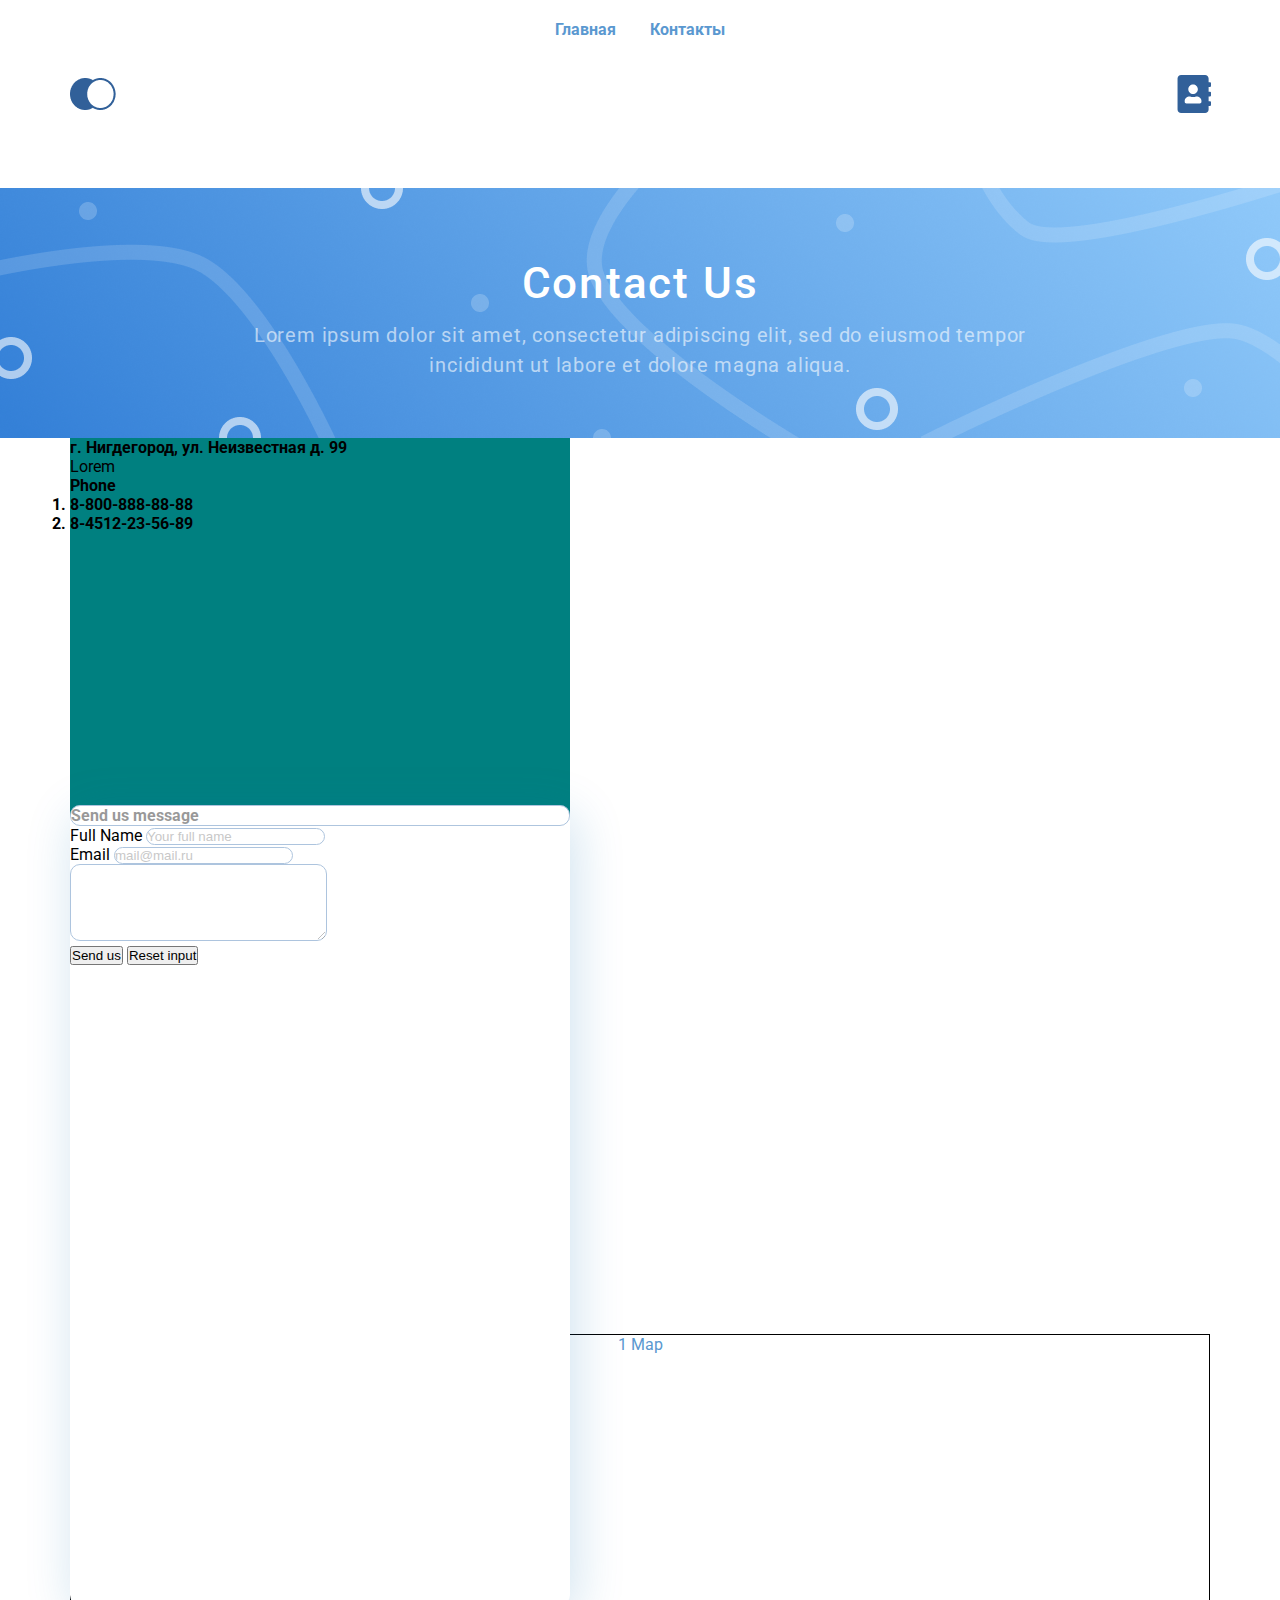
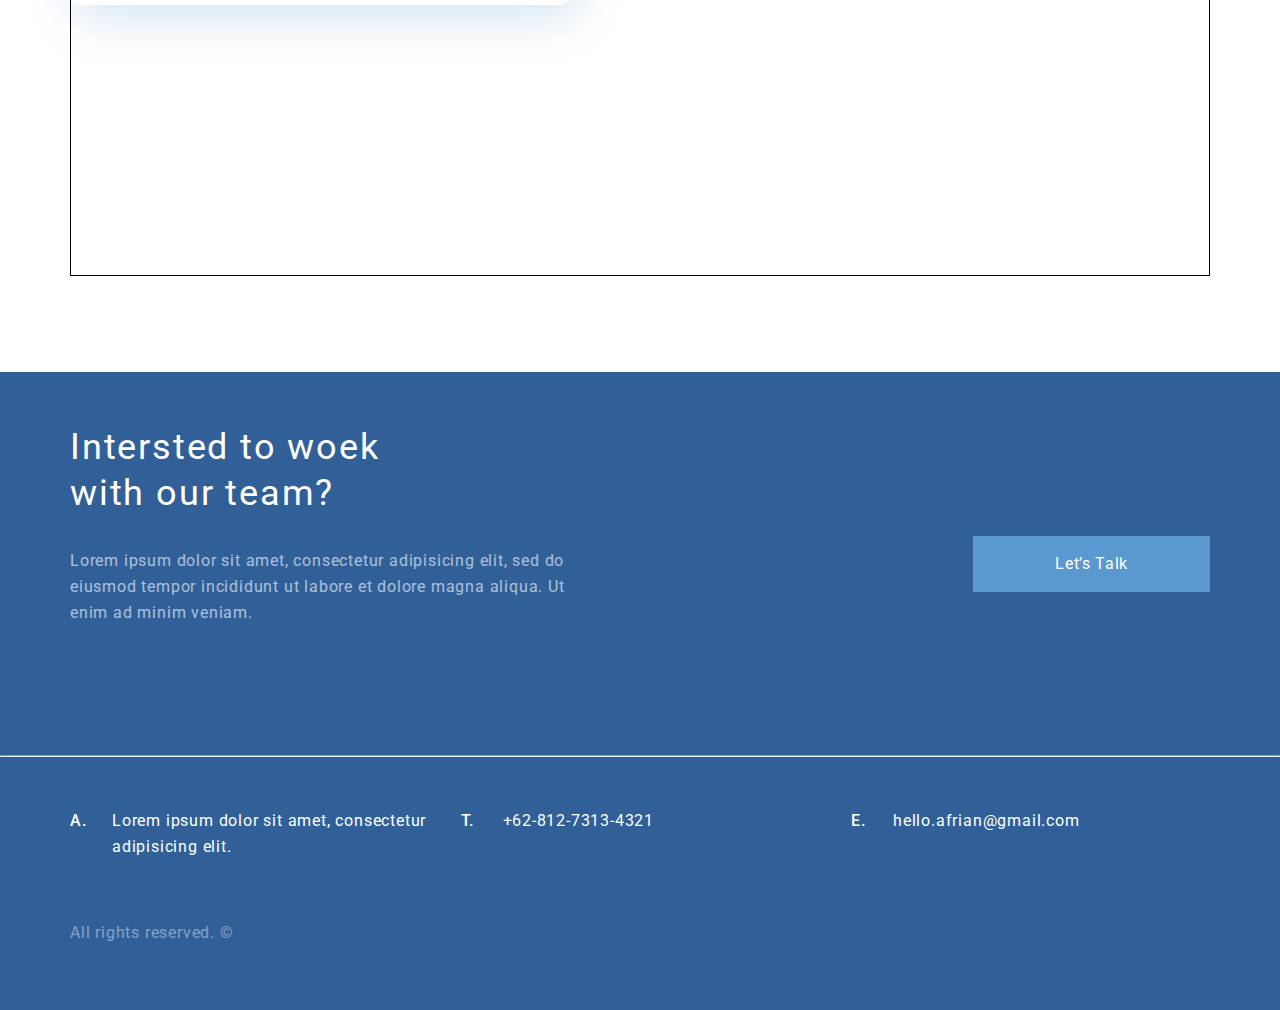
==== contacts.html @ b34c2a54 "start write contacts page" ====
<!DOCTYPE html>
<html lang="en">
  <head>
    <meta charset="UTF-8" />
    <meta name="viewport" content="width=device-width, initial-scale=1.0" />
    <title>Контакты</title>
    <link rel="stylesheet" href="main.css" />
  </head>
  <body>
    <header class="container temp-menu">
      <a href="index.html">Главная</a>&nbsp;
      <a href="contacts.html">Контакты</a>
    </header>
    <div class="page-header">
      <div class="container sidebar">
        <div class="logo"></div>
        <div class="ava">
          <img src="./pic/ava.svg" alt="ava" />
        </div>
      </div>
      <div class="contact-promo">
        <div class="contact-promo2">
          <h1 class="contact-promo-header">Contact Us</h1>
          <p class="contact-promo-content">
            Lorem ipsum dolor sit amet, consectetur adipiscing elit, sed do eiusmod tempor incididunt ut labore et dolore magna aliqua.
          </p>
        </div>
      </div>
    </div>

    <div class="container page-content">
      <div class="contact-data">
          <h4>г. Нигдегород, ул. Неизвестная д. 99</h4>
        <p>Lorem</p>
        <h4>Phone
            <ol>
                <li>8-800-888-88-88 </li>
                <li>8-4512-23-56-89 </li>
            </ol></div>
      <div class="contact-form">
        <h4 class="contact-form-header">Send us message</h4>
        <form action="#">
            <p> Full Name <input class="text-input" type="text" placeholder="Your full name" name="fullname"></p>
            <p>Email <input class="text-input" type="email" name="email" id="email" placeholder="mail@mail.ru"></p>
            <p><textarea class="text-input" name="message" id="message" cols="30" rows="5"></textarea></p>

            <button class="form-button form-button-submit" type="submit">Send us</button>
            <button class="form-button form-button-reset" type="reset">Reset input</button>
        </form>
      </div>
      <div class="map-container show-border">
        <div class="map" id="wrapper-9cd199b9cc5410cd3b1ad21cab2e54d3">
          <div id="map-9cd199b9cc5410cd3b1ad21cab2e54d3"></div>
          <script>
            (function () {
              var setting = {
                height: 537,
                width: 803,
                zoom: 17,
                queryString:
                  "Şahinali, Niğde Otogarı, Niğde Merkez/Нигде, Турция",
                place_id: "ChIJLzvyfd_nKRURpTFpMZ4B3P4",
                satellite: false,
                centerCoord: [37.972582736295564, 34.68113759044498],
                cid: "0xfedc019e316931a5",
                lang: "ru",
                cityUrl: "/turkey/nigde-35888",
                cityAnchorText: "Карта [CITY1], Центральная Анатолия, Турция",
                id: "map-9cd199b9cc5410cd3b1ad21cab2e54d3",
                embed_id: "273592",
              };
              var d = document;
              var s = d.createElement("script");
              s.src = "https://1map.com/js/script-for-user.js?embed_id=273592";
              s.async = true;
              s.onload = function (e) {
                window.OneMap.initMap(setting);
              };
              var to = d.getElementsByTagName("script")[0];
              to.parentNode.insertBefore(s, to);
            })();
          </script>
          <a href="https://1map.com/ru/map-embed">1 Map</a>
        </div>
      </div>
    </div>

    <div class="page-footer">
      <div class="container under-footer">
        <div class="invite">
          <p class="invite-header">Intersted to woek with our team?</p>
          <p class="invite-text">
            Lorem ipsum dolor sit amet, consectetur adipisicing elit, sed do
            eiusmod tempor incididunt ut labore et dolore magna aliqua. Ut enim
            ad minim veniam.
          </p>
        </div>
        <div class="talk-button">
          <p class="talk-button-text">Let’s Talk</p>
        </div>
      </div>
      <hr />
      <div class="container footer">
        <div class="footer-card">
          <div class="footer-p">A.</div>
          <div class="footer-text">
            Lorem ipsum dolor sit amet, consectetur adipisicing elit.
          </div>
        </div>
        <div class="footer-card">
          <p class="footer-p">T.</p>
          <p class="footer-text">+62-812-7313-4321</p>
        </div>
        <div class="footer-card">
          <span class="footer-p">E.</span>
          <p class="footer-text">hello.afrian@gmail.com</p>
        </div>
        <div class="footer-copyright">All rights reserved. &copy;</div>
      </div>
    </div>
  </body>

  
</html>
---- main.css ----
@import url("https://fonts.googleapis.com/css2?family=Roboto:wght@300&display=swap");

* {
  margin: 0;
  padding: 0;
}

body {
  font-family: "Roboto", "Helvetica Neue", Verdana, Helvetica, Arial, sans-serif;
}

A:link {
  text-decoration: none; /* Убирает подчеркивание для ссылок */
  color: #5a98d0;
}
A:visited {
  text-decoration: none;
  color: #5a98d0;
}
A:active {
  text-decoration: none;
  color: #5a98d0;
}
A:hover {
  text-decoration: none;
  color: #5a98d0;
}

.show-border {
  border-width: 1px;
  border-style: solid;
  border-color: black;
}

.container {
  display: flex;
  margin: 0 auto;
  width: 1140px;
  border-color: red;
}

.temp-menu {
  padding-top: 20px;
  max-width: 200px;
  display: flex;
  justify-content: space-evenly;
  font-style: normal;
  font-weight: bold;
}

.container-page-header {
  flex-direction: column;
  background-image: url(./pic/ins_bg.svg);
  background-size: 549px;
  background-repeat: no-repeat;
  background-position: right bottom;
}

.page-header {
  padding-top: 27px;
  background: linear-gradient(
    0deg,
    #ebf3fb 8.84%,
    rgba(152, 195, 232, 0) 31.12%
  );
}

.sidebar {
  display: flex;
  justify-content: space-between;
  min-height: 55px;
  margin-bottom: 67px;
  align-items: center;
}

.logo {
  background-image: url(./pic/logo.png);
  background-size: cover;
  background-repeat: no-repeat;
  width: 46px;
  height: 48px;
}

.ava {
  width: 33px;
  height: 38px;
  /* background-image: url(./pic/ava.svg); */
  background-size: contain;
  background-repeat: no-repeat;
}

.promo {
  padding-top: 40px;
  padding-right: 50px;
  padding-bottom: 162px;
  max-width: 554px;
}

.promo-header {
  margin-bottom: 32px;
  max-width: 510px;
  color: #1f3f68;
  letter-spacing: 0.04em;
  font-weight: 300;
  font-size: 64px;
  line-height: 1.25;
}

.promo-content {
  max-width: 425px;
  color: #1f3f68;
  letter-spacing: 0.05em;
  font-size: 16px;
  line-height: 26px;
  opacity: 0.6;
}

.portfolio {
  padding-top: 48px;
  padding-bottom: 20px;
  margin-bottom: 7px;
  display: flex;
  justify-content: space-between;
  flex-wrap: wrap;
}

.portfolio-header {
  width: 100%;
  text-align: center;
  font-weight: 300;
  font-size: 36px;
  line-height: 46px;
  letter-spacing: 0.05em;
  color: #000000;
  padding-top: 21px;
  padding-bottom: 38px;
}

.card {
  width: 358px;
  height: 480px;
  box-shadow: 5px 20px 50px rgba(16, 112, 177, 0.2);
  border-radius: 10px;
  margin-top: 26px;
  display: flex;
  flex-direction: column;
  justify-content: space-around;
}

.card-image {
  display: flex;
  margin: auto;
  width: 50%;
  flex-wrap: wrap;
}

.card-header {
  font-size: 20px;
  line-height: 30px;
  letter-spacing: 0.05em;
  padding-left: 32px;
  padding-right: 32px;
  color: #1f3f68;
}

.card-content {
  font-size: 16px;
  line-height: 26px;
  letter-spacing: 0.05em;
  color: #1f3f68;
  opacity: 0.6;
  padding-left: 32px;
  padding-right: 32px;
}

.card-link {
  padding-top: 28px;
  padding-left: 32px;
  padding-right: 32px;
  padding-bottom: 44px;

  font-size: 14px;
  line-height: 30px;
  letter-spacing: 0.05em;
  color: #5a98d0;
  display: flex;
}

.arrow {
  width: 15px;
  height: 15px;
  padding-top: 8px;
  margin-left: 23px;
  background-image: url(./pic/linkarrow.svg);
  background-repeat: no-repeat;
  background-size: auto;
  background-position: right bottom;
}

.project-apps {
  display: flex;
  flex-direction: row;
  justify-content: space-between;
  flex-wrap: wrap;
  padding-bottom: 112px;
}

.projects {
  width: 100%;
}
.projects-header {
  padding-top: 15px;
  margin-bottom: 32px;
  width: 100%;
  font-weight: 300;
  font-size: 36px;
  line-height: 46px;
  text-align: center;
  letter-spacing: 0.05em;
  color: #000000;
}

.projects-text {
  margin: 0 auto;
  max-width: 750px;
  font-size: 16px;
  line-height: 26px;
  text-align: center;
  letter-spacing: 0.05em;
  color: #222222;
  padding-bottom: 32px;
}

.big-banner {
  width: 100%;
  height: 480px;
  background-image: url(./pic/big-banner.png);
  background-repeat: no-repeat;
  background-size: auto;
}

.big-banner-text {
  font-size: 32px;
  line-height: 46px;
  text-align: right;
  letter-spacing: 0.05em;
  color: #ffffff;
  padding-top: 64px;
  padding-right: 64px;
}

.little-banner {
  width: 554px;
  height: 417px;

  border-radius: 10px;
  margin-top: 32px;
  padding-top: 32px;
  /* padding-left: 32px; */
}

.little-banner-text {
  padding-top: 32px;
  padding-left: 32px;
  position: absolute;

  font-size: 28px;
  line-height: 46px;
  letter-spacing: 0.05em;
  color: #ffffff;
}

.little-banner-left {
  background-image: url(./pic/left-banner.png);
  background-repeat: no-repeat;
  background-size: auto;
}

.little-banner-right {
  background-image: url(./pic/right-banner.png);
  background-repeat: no-repeat;
  background-size: auto;
}

.page-footer {
  background: #316099;
}

.under-footer {
  height: 383px;
  width: 1140px;
  /* padding-top: 58px;
  padding-bottom: 45px; */
  justify-content: space-between;
  align-items: center;
}

.invite {
  width: 495px;
  height: 280px;
}

.invite-header {
  width: 340px;
  height: 92px;
  font-size: 36px;
  line-height: 46px;
  letter-spacing: 0.05em;
  color: #ffffff;
}

.invite-text {
  font-size: 16px;
  line-height: 26px;
  letter-spacing: 0.05em;
  color: #ffffff;
  opacity: 0.6;
  padding-top: 32px;
  padding-bottom: 51px;
}

.talk-button {
  width: 236.63px;
  height: 56px;
  background: #5a98d0;
}

.talk-button-text {
  padding-top: 15px;
  padding-bottom: 15px;
  font-size: 16px;
  line-height: 26px;
  text-align: center;
  letter-spacing: 0.04em;
  color: #ffffff;
}

.footer-hr {
  opacity: 0.4;
  border: 6px solid #ffffff;
}

.footer {
  height: 253px;
  display: flex;
  justify-content: space-between;
  flex-wrap: wrap;
}

.footer-card {
  display: flex;
  justify-content: space-between;
  min-width: 359px;
  padding-top: 51px;
}

.footer-p {
  width: 23px;
  font-weight: 500;
  font-size: 16px;
  line-height: 26px;
  letter-spacing: 0.05em;
  color: #ffffff;
}

.footer-text {
  width: 317px;
  height: 48px;
  font-weight: normal;
  font-size: 16px;
  line-height: 26px;
  letter-spacing: 0.05em;
  color: #ffffff;
}

.footer-copyright {
  width: 100%;
  padding-bottom: 49px;
  padding-top: 49px;
  font-size: 16px;
  line-height: 26px;
  letter-spacing: 0.05em;
  color: #ffffff;
  opacity: 0.4;
}

.contact-promo {
  display: flex;
  flex-direction: column;
  justify-content: space-around;
  align-items: center;
  height: 250px;
  flex-direction: column;
  background-image: url(./pic/contact-header.png);
  background-repeat: no-repeat;
  background-size: auto;
}

.contact-promo-header {
  font-weight: 500;
  font-size: 44px;
  line-height: 74px;
  text-align: center;
  letter-spacing: 0.04em;
  color: #ffffff;
}

.contact-promo-content {
  max-width: 780px;

  font-size: 20px;
  line-height: 30px;

  text-align: center;
  letter-spacing: 0.04em;

  color: rgba(255, 255, 255, 0.6);
}

.page-content {
  display: flex;
  flex-direction: row;
  justify-content: space-between;
  flex-wrap: wrap;
  align-items: center;
}

.contact-data {
  width: 500px;
  height: 800px;
  background-color: teal;
}

.contact-form {
  width: 500px;
  height: 800px;
  background-color: turquoise;
  position: absolute;

  background: #ffffff;
  box-shadow: 5px 10px 50px rgba(16, 112, 177, 0.2);
  border-radius: 10px;
  /* display: flex; */
  /* flex-direction: column;
  align-self: center;
  justify-content: center; */
}

.contact-form-header {
  opacity: 0.4;
  border: 1px solid #356ead;
  box-sizing: border-box;
  border-radius: 10px;
}

.text-input {
  opacity: 0.4;
  border: 1px solid #356ead;
  box-sizing: border-box;
  border-radius: 10px;
}

.map-container {
  display: flex;
  flex-wrap: wrap;
  justify-content: space-around;
  margin: auto;
  width: 100%;
  height: 480px;
  margin-top: 96px;
  margin-bottom: 96px;
  padding-bottom: 60px;
}
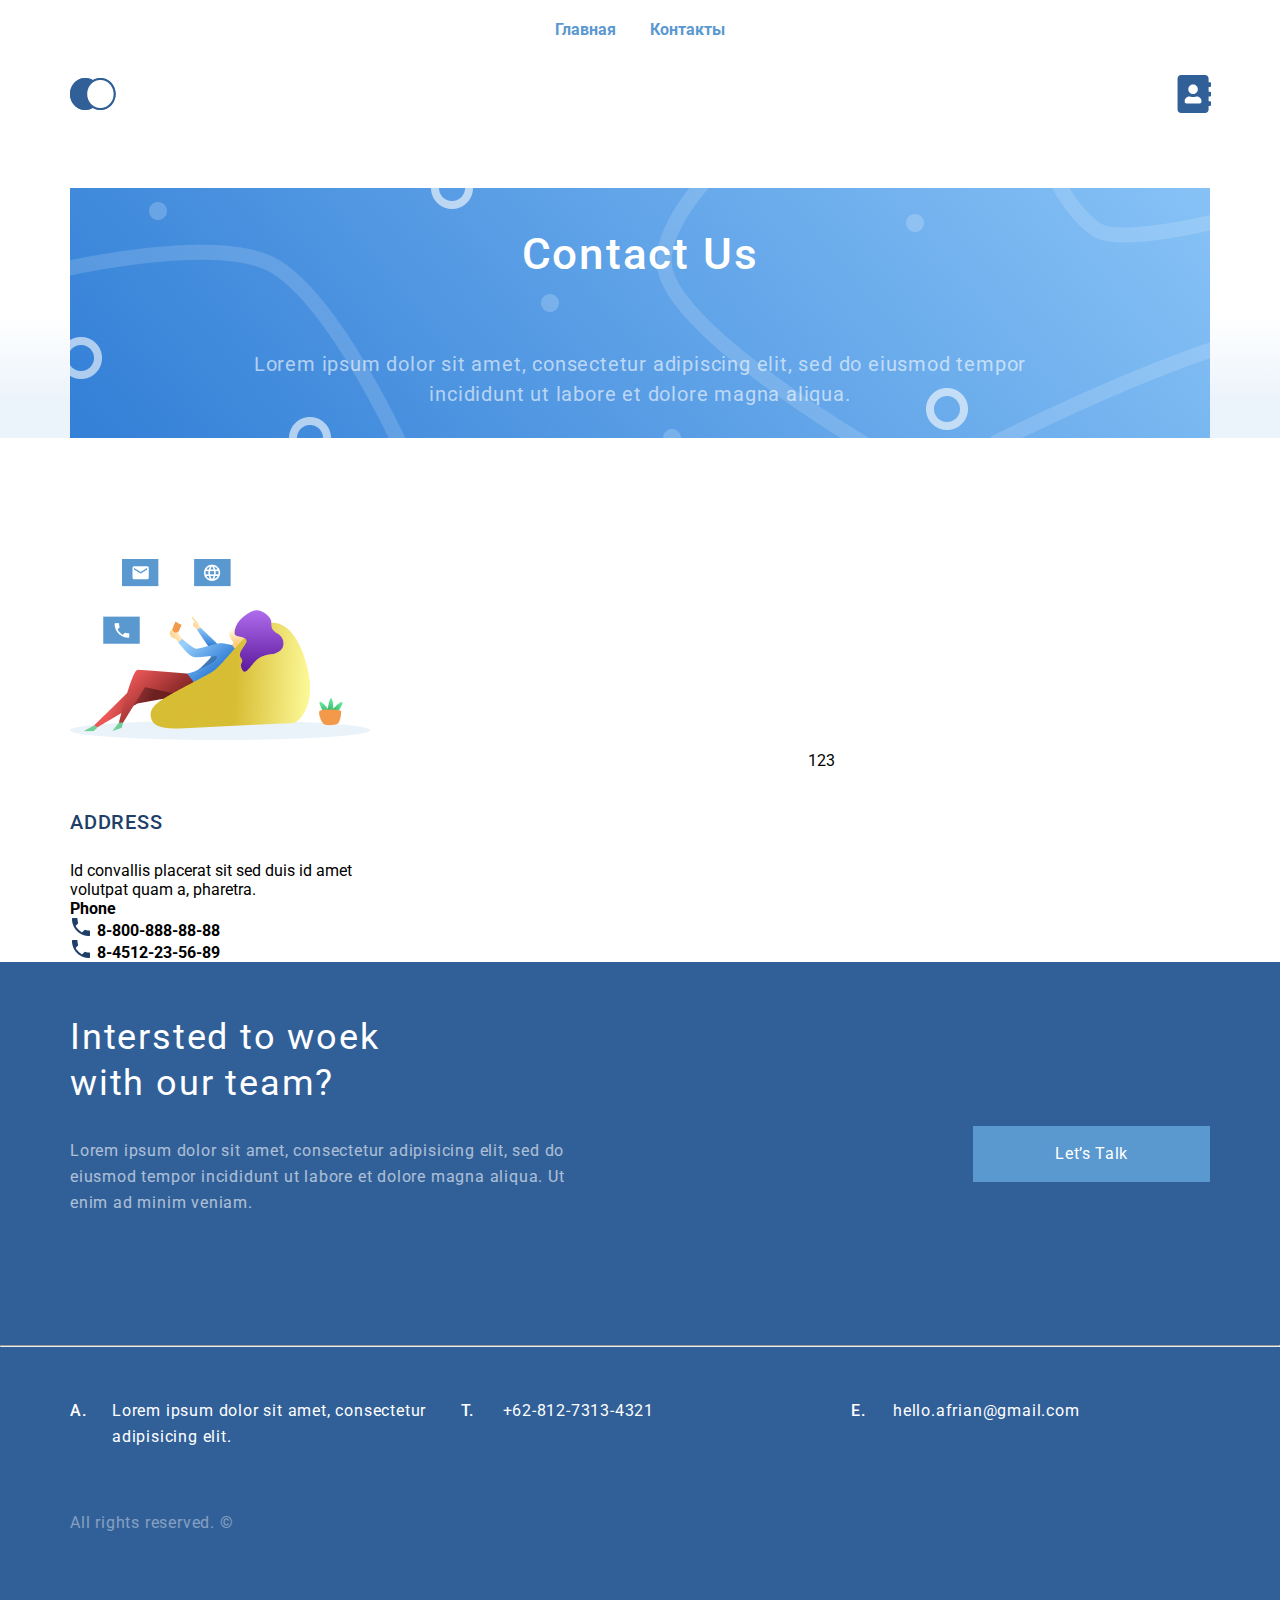
==== commit 9a352337: "contact step1" ====
--- a/contacts.html
+++ b/contacts.html
@@ -11,33 +11,41 @@
       <a href="index.html">Главная</a>&nbsp;
       <a href="contacts.html">Контакты</a>
     </header>
-    <div class="page-header">
+    <div class="page-header page-header-contact">
       <div class="container sidebar">
-        <div class="logo"></div>
+        <div class="logo">
+          <a href="index.html"><img src="./pic/logo.png" alt="Главная" /></a
+          >&nbsp;
+        </div>
         <div class="ava">
-          <img src="./pic/ava.svg" alt="ava" />
+          <a href="contacts.html"><img src="./pic/ava.svg" alt="контакты" /></a>
         </div>
       </div>
-      <div class="contact-promo">
-        <div class="contact-promo2">
-          <h1 class="contact-promo-header">Contact Us</h1>
-          <p class="contact-promo-content">
-            Lorem ipsum dolor sit amet, consectetur adipiscing elit, sed do eiusmod tempor incididunt ut labore et dolore magna aliqua.
-          </p>
-        </div>
+
+      <div class="container contact-promo">
+        <h1 class="contact-promo-header">Contact Us</h1>
+        <p class="contact-promo-content">
+          Lorem ipsum dolor sit amet, consectetur adipiscing elit, sed do
+          eiusmod tempor incididunt ut labore et dolore magna aliqua.
+        </p>
       </div>
     </div>
+    <div class="container page-content">
+      <div class="page-col">
+        <img class=contact-logo src="./pic/contact-logo.png" alt="">
+        <div class="contact-data">
+        <h4 class="addr-header">ADDRESS</h4>
+        <p>Id convallis placerat sit sed duis id amet volutpat quam a, pharetra.</p>
+        <h4>Phone
+        <ul class="phone-list">
+            <li>8-800-888-88-88 </li>
+            <li>8-4512-23-56-89 </li>
+        </ul>
+      </div>
+      </div>
+      <div class="page-col">123</div>
 
-    <div class="container page-content">
-      <div class="contact-data">
-          <h4>г. Нигдегород, ул. Неизвестная д. 99</h4>
-        <p>Lorem</p>
-        <h4>Phone
-            <ol>
-                <li>8-800-888-88-88 </li>
-                <li>8-4512-23-56-89 </li>
-            </ol></div>
-      <div class="contact-form">
+      <!-- <div class="contact-form">
         <h4 class="contact-form-header">Send us message</h4>
         <form action="#">
             <p> Full Name <input class="text-input" type="text" placeholder="Your full name" name="fullname"></p>
@@ -47,8 +55,8 @@
             <button class="form-button form-button-submit" type="submit">Send us</button>
             <button class="form-button form-button-reset" type="reset">Reset input</button>
         </form>
-      </div>
-      <div class="map-container show-border">
+      </div> -->
+      <!-- <div class="map-container">
         <div class="map" id="wrapper-9cd199b9cc5410cd3b1ad21cab2e54d3">
           <div id="map-9cd199b9cc5410cd3b1ad21cab2e54d3"></div>
           <script>
@@ -82,7 +90,7 @@
           </script>
           <a href="https://1map.com/ru/map-embed">1 Map</a>
         </div>
-      </div>
+      </div> -->
     </div>
 
     <div class="page-footer">
@@ -119,6 +127,4 @@
       </div>
     </div>
   </body>
-
-  
 </html>
--- a/main.css
+++ b/main.css
@@ -384,16 +384,22 @@
   opacity: 0.4;
 }
 
+/**/
+.page-header-contact {
+  justify-content: space-around;
+}
+
 .contact-promo {
   display: flex;
   flex-direction: column;
   justify-content: space-around;
   align-items: center;
   height: 250px;
-  flex-direction: column;
+
   background-image: url(./pic/contact-header.png);
   background-repeat: no-repeat;
   background-size: auto;
+  margin-bottom: 65px;
 }
 
 .contact-promo-header {
@@ -407,13 +413,10 @@
 
 .contact-promo-content {
   max-width: 780px;
-
   font-size: 20px;
   line-height: 30px;
-
-  text-align: center;
-  letter-spacing: 0.04em;
-
+  text-align: center;
+  letter-spacing: 0.04em;
   color: rgba(255, 255, 255, 0.6);
 }
 
@@ -425,49 +428,36 @@
   align-items: center;
 }
 
-.contact-data {
-  width: 500px;
-  height: 800px;
-  background-color: teal;
-}
-
-.contact-form {
-  width: 500px;
-  height: 800px;
-  background-color: turquoise;
-  position: absolute;
-
-  background: #ffffff;
-  box-shadow: 5px 10px 50px rgba(16, 112, 177, 0.2);
-  border-radius: 10px;
-  /* display: flex; */
-  /* flex-direction: column;
-  align-self: center;
-  justify-content: center; */
-}
-
-.contact-form-header {
-  opacity: 0.4;
-  border: 1px solid #356ead;
-  box-sizing: border-box;
-  border-radius: 10px;
-}
-
-.text-input {
-  opacity: 0.4;
-  border: 1px solid #356ead;
-  box-sizing: border-box;
-  border-radius: 10px;
-}
-
-.map-container {
-  display: flex;
-  flex-wrap: wrap;
-  justify-content: space-around;
-  margin: auto;
-  width: 100%;
-  height: 480px;
-  margin-top: 96px;
-  margin-bottom: 96px;
-  padding-bottom: 60px;
-}
+.page-col {
+  width: 300px;
+  padding-top: 56px;
+  padding-right: 102px;
+}
+
+.contact-logo {
+  margin-bottom: 63px;
+}
+
+.addr-header {
+  margin-bottom: 24px;
+
+  font-weight: 500;
+  font-size: 20px;
+  line-height: 30px;
+  letter-spacing: 0.04em;
+  color: #1f3f68;
+}
+
+.addr-p {
+  font-weight: 300;
+  font-size: 16px;
+  line-height: 26px;
+  letter-spacing: 0.04em;
+  color: #1f3f68;
+  opacity: 0.6;
+}
+
+.phone-list {
+  margin-left: 27px;
+  list-style-image: url(./pic/phone.png);
+}
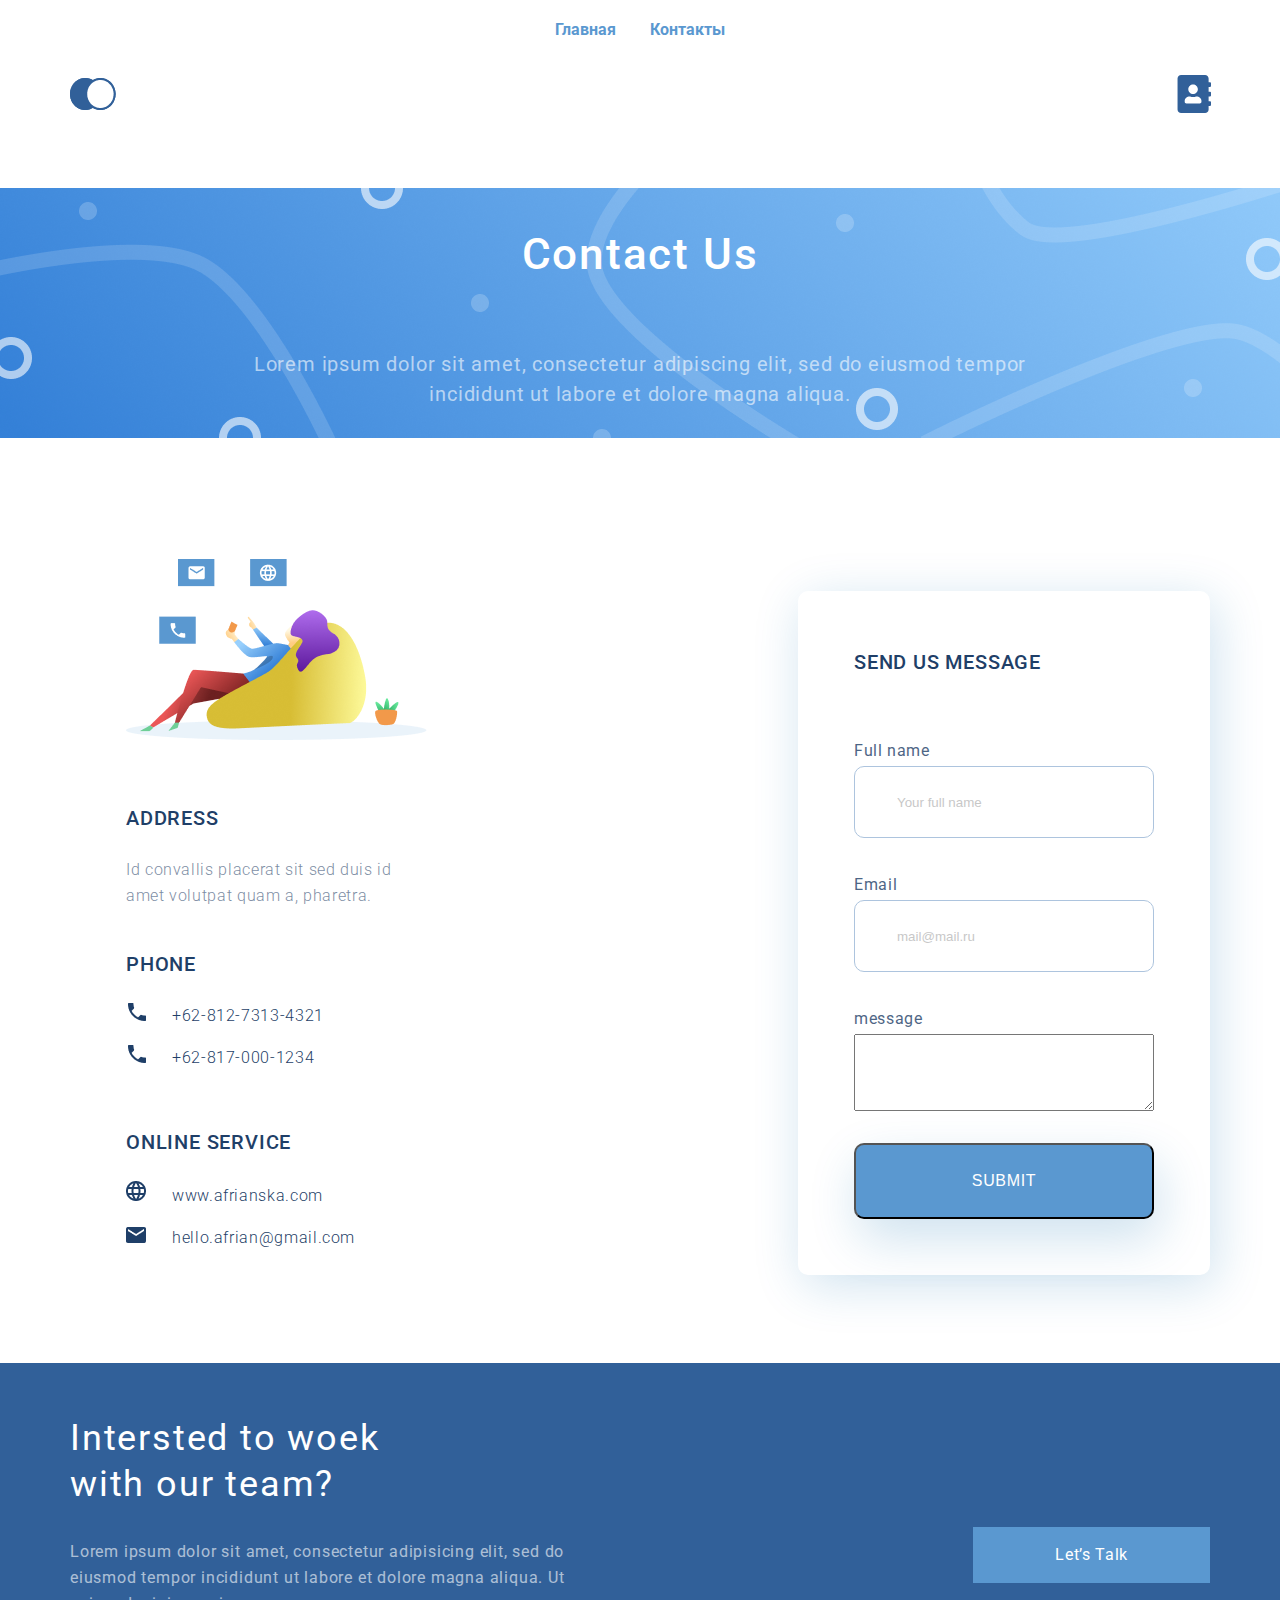
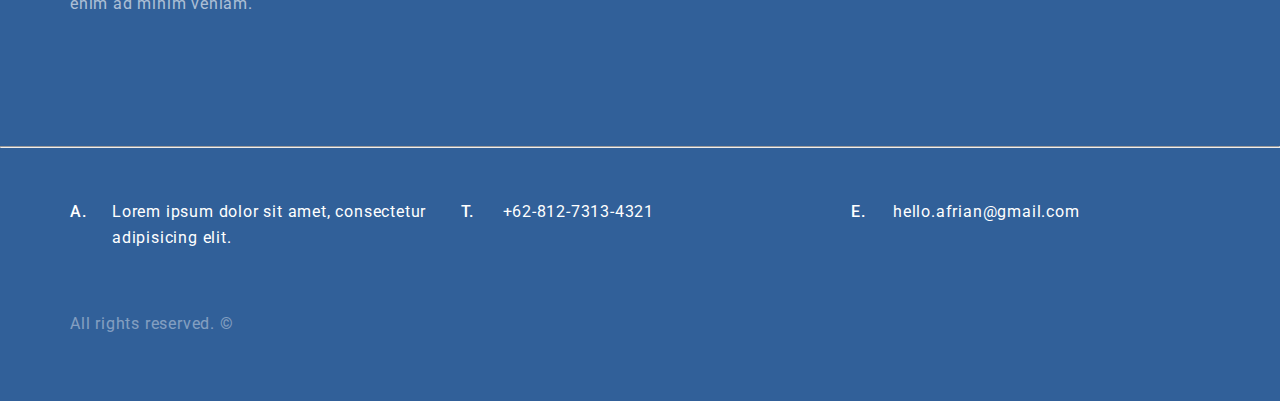
==== commit 5b6bc5dd: "contatct-step 2" ====
--- a/contacts.html
+++ b/contacts.html
@@ -22,7 +22,7 @@
         </div>
       </div>
 
-      <div class="container contact-promo">
+      <div class="contact-promo">
         <h1 class="contact-promo-header">Contact Us</h1>
         <p class="contact-promo-content">
           Lorem ipsum dolor sit amet, consectetur adipiscing elit, sed do
@@ -32,30 +32,89 @@
     </div>
     <div class="container page-content">
       <div class="page-col">
-        <img class=contact-logo src="./pic/contact-logo.png" alt="">
+        <img class="contact-logo" src="./pic/contact-logo.png" alt="" />
         <div class="contact-data">
-        <h4 class="addr-header">ADDRESS</h4>
-        <p>Id convallis placerat sit sed duis id amet volutpat quam a, pharetra.</p>
-        <h4>Phone
-        <ul class="phone-list">
-            <li>8-800-888-88-88 </li>
-            <li>8-4512-23-56-89 </li>
-        </ul>
+          <h4 class="addr-header">ADDRESS</h4>
+          <div class="addr-p">
+            Id convallis placerat sit sed duis id amet volutpat quam a,
+            pharetra.
+          </div>
+        </div>
+        <div class="contact-data">
+          <h4 class="addr-header">PHONE</h4>
+          <ul>
+            <li
+              class="contactdata-list-list-phone contactdata-list-marker contactdata-list-li"
+            >
+              +62-812-7313-4321
+            </li>
+            <li
+              class="contactdata-list-list-phone contactdata-list-marker contactdata-list-li"
+            >
+              +62-817-000-1234
+            </li>
+          </ul>
+        </div>
+        <div class="contact-data">
+          <h4 class="addr-header">ONLINE SERVICE</h4>
+          <ul>
+            <li
+              class="contactdata-list-list-globo contactdata-list-marker contactdata-list-li"
+            >
+              www.afrianska.com
+            </li>
+            <li
+              class="contactdata-list-list-mail contactdata-list-marker contactdata-list-li"
+            >
+              hello.afrian@gmail.com
+            </li>
+          </ul>
+        </div>
       </div>
+
+      <div class="page-col contact-form-col">
+        <h4 class="contact-form-header">SEND US MESSAGE</h4>
+        <form action="#">
+          <div class="contact-form-group">
+            <label class="contact-form-label" for="fullname">Full name</label>
+            <input
+              class="contact-form-input"
+              type="text"
+              placeholder="Your full name"
+              name="fullname"
+              id="fullname"
+            />
+          </div>
+          <div class="contact-form-group">
+            <label class="contact-form-label" for="email">Email</label>
+            <input
+              class="contact-form-input"
+              type="email"
+              name="email"
+              id="email"
+              placeholder="mail@mail.ru"
+            />
+          </div>
+          <div class="contact-form-group">
+            <label class="contact-form-label" for="message">message</label>
+            <textarea
+              class="contact-form-input-message"
+              name="message"
+              id="message"
+              cols="30"
+              rows="5"
+            ></textarea>
+          </div>
+
+          <button class="contact-form-confirm-btn" type="submit">
+            <div class="contact-form-confirm-bnt-text">SUBMIT</div>
+          </button>
+          <!-- <button class="form-button form-button-reset" type="reset">
+            Reset input
+          </button> -->
+        </form>
       </div>
-      <div class="page-col">123</div>
 
-      <!-- <div class="contact-form">
-        <h4 class="contact-form-header">Send us message</h4>
-        <form action="#">
-            <p> Full Name <input class="text-input" type="text" placeholder="Your full name" name="fullname"></p>
-            <p>Email <input class="text-input" type="email" name="email" id="email" placeholder="mail@mail.ru"></p>
-            <p><textarea class="text-input" name="message" id="message" cols="30" rows="5"></textarea></p>
-
-            <button class="form-button form-button-submit" type="submit">Send us</button>
-            <button class="form-button form-button-reset" type="reset">Reset input</button>
-        </form>
-      </div> -->
       <!-- <div class="map-container">
         <div class="map" id="wrapper-9cd199b9cc5410cd3b1ad21cab2e54d3">
           <div id="map-9cd199b9cc5410cd3b1ad21cab2e54d3"></div>
@@ -63,7 +122,7 @@
             (function () {
               var setting = {
                 height: 537,
-                width: 803,
+                width: 1100,
                 zoom: 17,
                 queryString:
                   "Şahinali, Niğde Otogarı, Niğde Merkez/Нигде, Турция",
--- a/main.css
+++ b/main.css
@@ -398,7 +398,7 @@
 
   background-image: url(./pic/contact-header.png);
   background-repeat: no-repeat;
-  background-size: auto;
+  background-size: cover;
   margin-bottom: 65px;
 }
 
@@ -429,18 +429,25 @@
 }
 
 .page-col {
+  display: flex;
+  flex-direction: column;
+
+  flex-wrap: wrap;
+  justify-content: space-around;
   width: 300px;
-  padding-top: 56px;
-  padding-right: 102px;
+  padding: 56px 56px 56px 56px;
 }
 
 .contact-logo {
   margin-bottom: 63px;
 }
 
+.contact-data {
+  margin-bottom: 40px;
+}
+
 .addr-header {
   margin-bottom: 24px;
-
   font-weight: 500;
   font-size: 20px;
   line-height: 30px;
@@ -457,7 +464,109 @@
   opacity: 0.6;
 }
 
-.phone-list {
-  margin-left: 27px;
+.contactdata-list-marker {
+  position: relative;
+  left: 27px;
+}
+
+.contactdata-list-list-phone {
   list-style-image: url(./pic/phone.png);
 }
+.contactdata-list-list-globo {
+  list-style-image: url(./pic/globo.png);
+}
+
+.contactdata-list-list-mail {
+  list-style-image: url(./pic/mail.png);
+}
+
+.contactdata-list-li::marker {
+  margin-right: 50px;
+}
+
+.contactdata-list-li {
+  font-weight: 300;
+  font-size: 16px;
+  line-height: 26px;
+  letter-spacing: 0.04em;
+  color: #1f3f68;
+  padding-left: 19px;
+  margin-bottom: 16px;
+}
+
+/* contact-form-css */
+
+.contact-form-col {
+  background: #ffffff;
+  box-shadow: 5px 10px 50px rgba(16, 112, 177, 0.2);
+  border-radius: 10px;
+}
+
+.contact-form-header {
+  font-weight: 500;
+  font-size: 20px;
+  line-height: 30px;
+  letter-spacing: 0.04em;
+  color: #1f3f68;
+  margin-bottom: 59px;
+}
+
+.contact-form-group {
+  display: flex;
+  justify-content: space-around;
+  flex-direction: column;
+  flex-wrap: wrap;
+  margin-bottom: 32px;
+}
+
+.contact-form-label {
+  width: 100%;
+  font-size: 16px;
+  line-height: 30px;
+  letter-spacing: 0.04em;
+  color: #1f3f68;
+  opacity: 0.8;
+}
+
+.contact-form-input {
+  padding-left: 42px;
+  padding-top: 21px;
+  padding-bottom: 21px;
+  height: 72px;
+  opacity: 0.4;
+  border: 1px solid #356ead;
+  box-sizing: border-box;
+  border-radius: 10px;
+}
+
+.contact-form-input-text {
+  width: 100%;
+  height: 144px;
+
+  opacity: 0.4;
+  /* blue_03 */
+
+  border: 1px solid #356ead;
+  box-sizing: border-box;
+  border-radius: 10px;
+}
+
+.contact-form-confirm-btn {
+  background: #5a98d0;
+  box-shadow: 5px 20px 50px rgba(16, 112, 177, 0.2);
+  border-radius: 10px;
+  width: 100%;
+}
+
+.contact-form-confirm-btn {
+  /* margin-top: 72px; */
+  padding-top: 23px;
+  padding-bottom: 23px;
+  text-align: center;
+  font-weight: 500;
+  font-size: 16px;
+  line-height: 26px;
+  text-align: center;
+  letter-spacing: 0.04em;
+  color: #ffffff;
+}
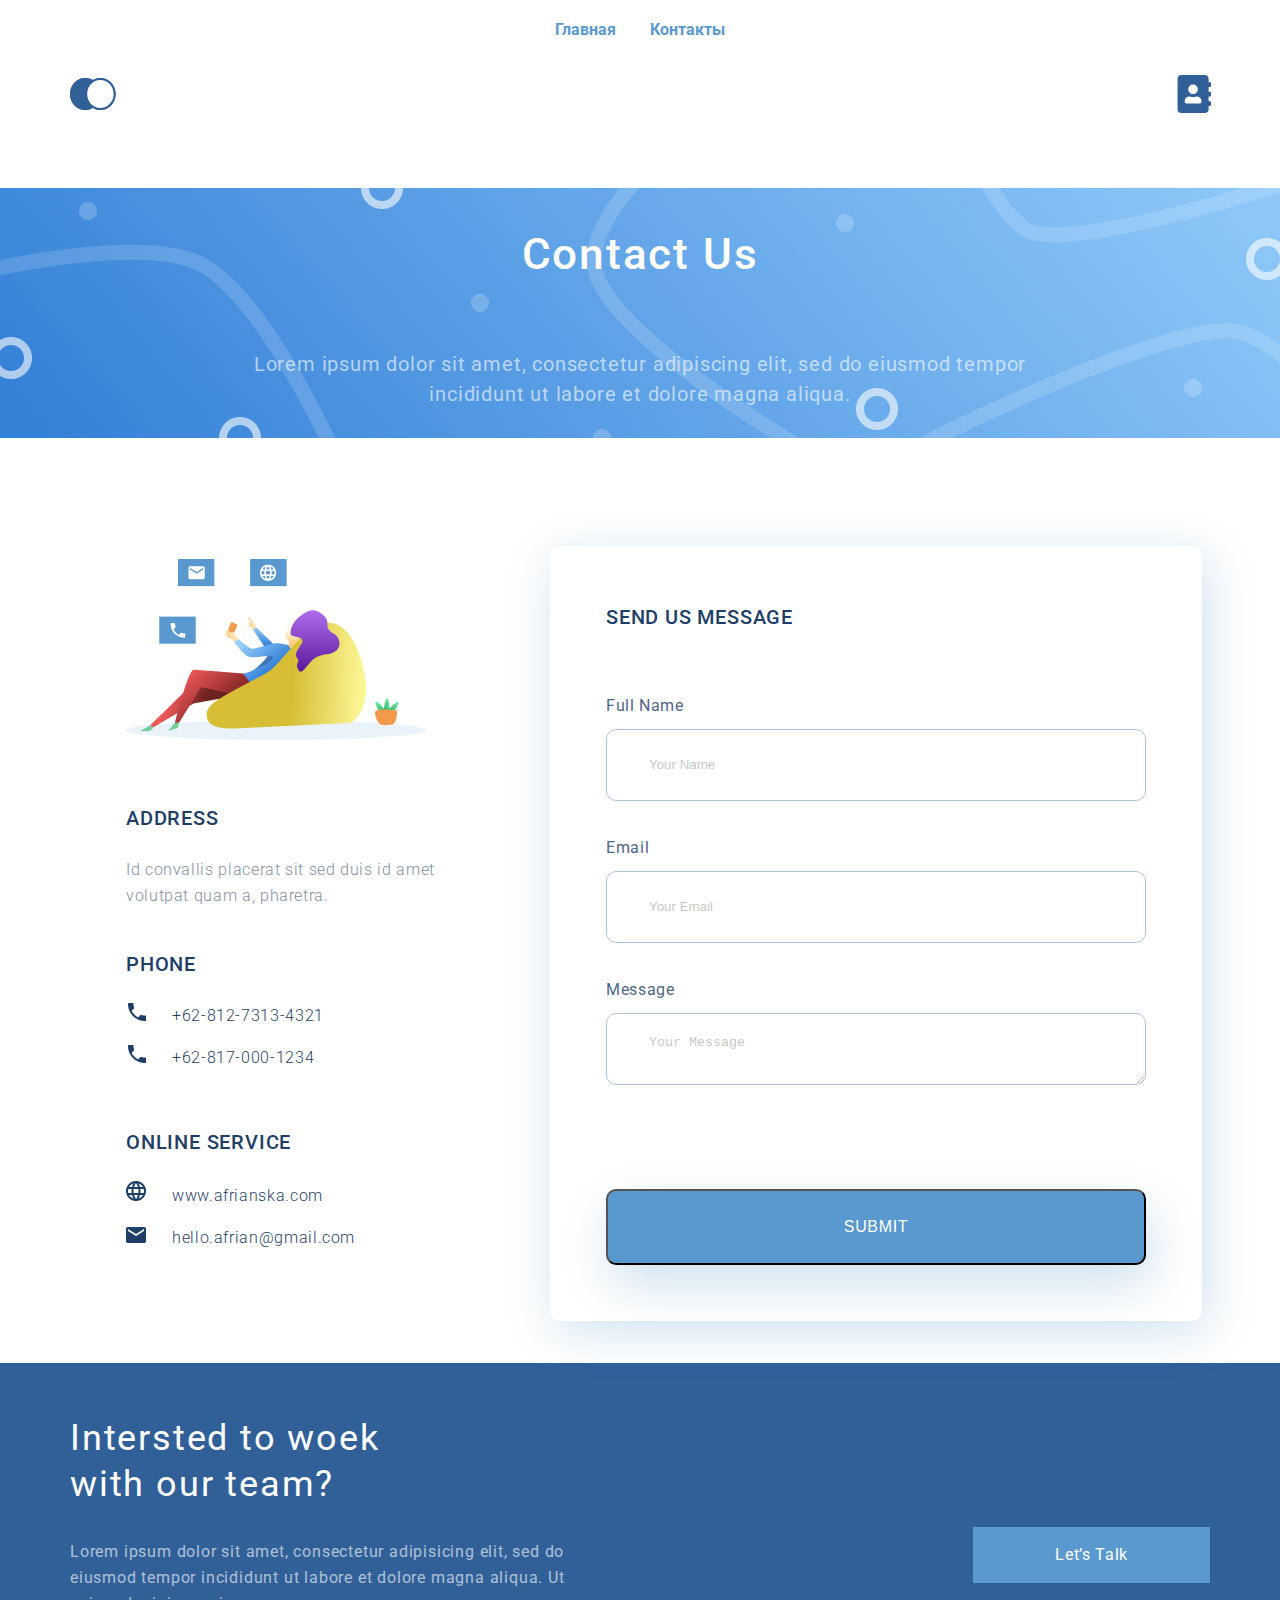
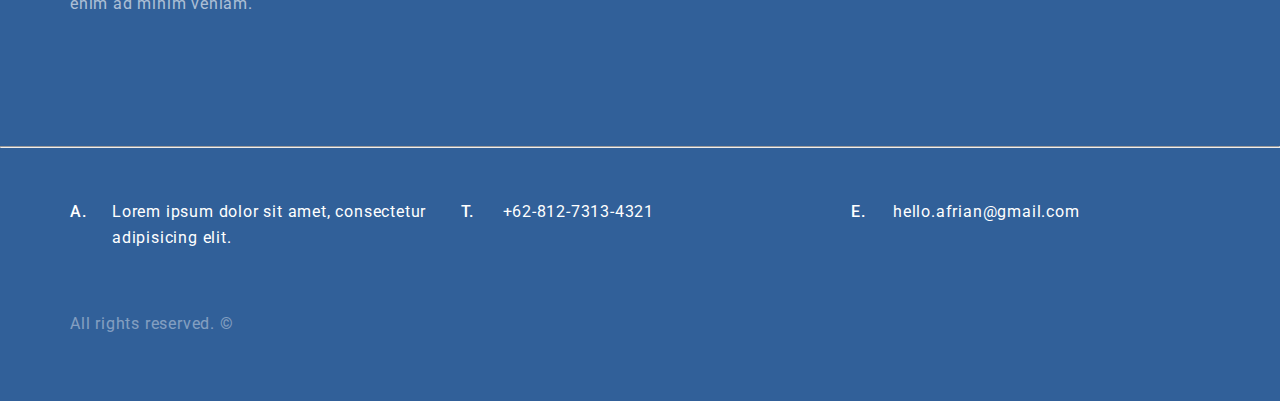
==== commit 525b7021: "contact-step3" ====
--- a/contacts.html
+++ b/contacts.html
@@ -31,7 +31,7 @@
       </div>
     </div>
     <div class="container page-content">
-      <div class="page-col">
+      <div class="page-col page-col-left">
         <img class="contact-logo" src="./pic/contact-logo.png" alt="" />
         <div class="contact-data">
           <h4 class="addr-header">ADDRESS</h4>
@@ -76,11 +76,11 @@
         <h4 class="contact-form-header">SEND US MESSAGE</h4>
         <form action="#">
           <div class="contact-form-group">
-            <label class="contact-form-label" for="fullname">Full name</label>
+            <label class="contact-form-label" for="fullname">Full Name</label>
             <input
               class="contact-form-input"
               type="text"
-              placeholder="Your full name"
+              placeholder="Your Name"
               name="fullname"
               id="fullname"
             />
@@ -92,13 +92,14 @@
               type="email"
               name="email"
               id="email"
-              placeholder="mail@mail.ru"
+              placeholder="Your Email"
             />
           </div>
           <div class="contact-form-group">
-            <label class="contact-form-label" for="message">message</label>
+            <label class="contact-form-label" for="message">Message</label>
             <textarea
-              class="contact-form-input-message"
+              class="contact-form-input"
+              placeholder="Your Message"
               name="message"
               id="message"
               cols="30"
@@ -115,14 +116,14 @@
         </form>
       </div>
 
-      <!-- <div class="map-container">
+      <div class="map-container">
         <div class="map" id="wrapper-9cd199b9cc5410cd3b1ad21cab2e54d3">
           <div id="map-9cd199b9cc5410cd3b1ad21cab2e54d3"></div>
           <script>
             (function () {
               var setting = {
                 height: 537,
-                width: 1100,
+                width: 1140,
                 zoom: 17,
                 queryString:
                   "Şahinali, Niğde Otogarı, Niğde Merkez/Нигде, Турция",
@@ -147,9 +148,9 @@
               to.parentNode.insertBefore(s, to);
             })();
           </script>
-          <a href="https://1map.com/ru/map-embed">1 Map</a>
+          <!-- <a href="https://1map.com/ru/map-embed">1 Map</a> -->
         </div>
-      </div> -->
+      </div>
     </div>
 
     <div class="page-footer">
--- a/main.css
+++ b/main.css
@@ -434,12 +434,18 @@
 
   flex-wrap: wrap;
   justify-content: space-around;
-  width: 300px;
+  width: 540px;
   padding: 56px 56px 56px 56px;
+}
+
+.page-col-left {
+  width: 360px;
 }
 
 .contact-logo {
   margin-bottom: 63px;
+  height: 181px;
+  width: 301px;
 }
 
 .contact-data {
@@ -521,11 +527,13 @@
 
 .contact-form-label {
   width: 100%;
+  margin: auto;
   font-size: 16px;
   line-height: 30px;
   letter-spacing: 0.04em;
   color: #1f3f68;
   opacity: 0.8;
+  margin-bottom: 8px;
 }
 
 .contact-form-input {
@@ -539,17 +547,14 @@
   border-radius: 10px;
 }
 
-.contact-form-input-text {
+/* .contact-form-input-text {
   width: 100%;
   height: 144px;
-
   opacity: 0.4;
-  /* blue_03 */
-
   border: 1px solid #356ead;
   box-sizing: border-box;
   border-radius: 10px;
-}
+} */
 
 .contact-form-confirm-btn {
   background: #5a98d0;
@@ -559,7 +564,7 @@
 }
 
 .contact-form-confirm-btn {
-  /* margin-top: 72px; */
+  margin-top: 72px;
   padding-top: 23px;
   padding-bottom: 23px;
   text-align: center;
@@ -570,3 +575,8 @@
   letter-spacing: 0.04em;
   color: #ffffff;
 }
+
+.map-container {
+  margin-top: 96px;
+  margin-bottom: 96px;
+}
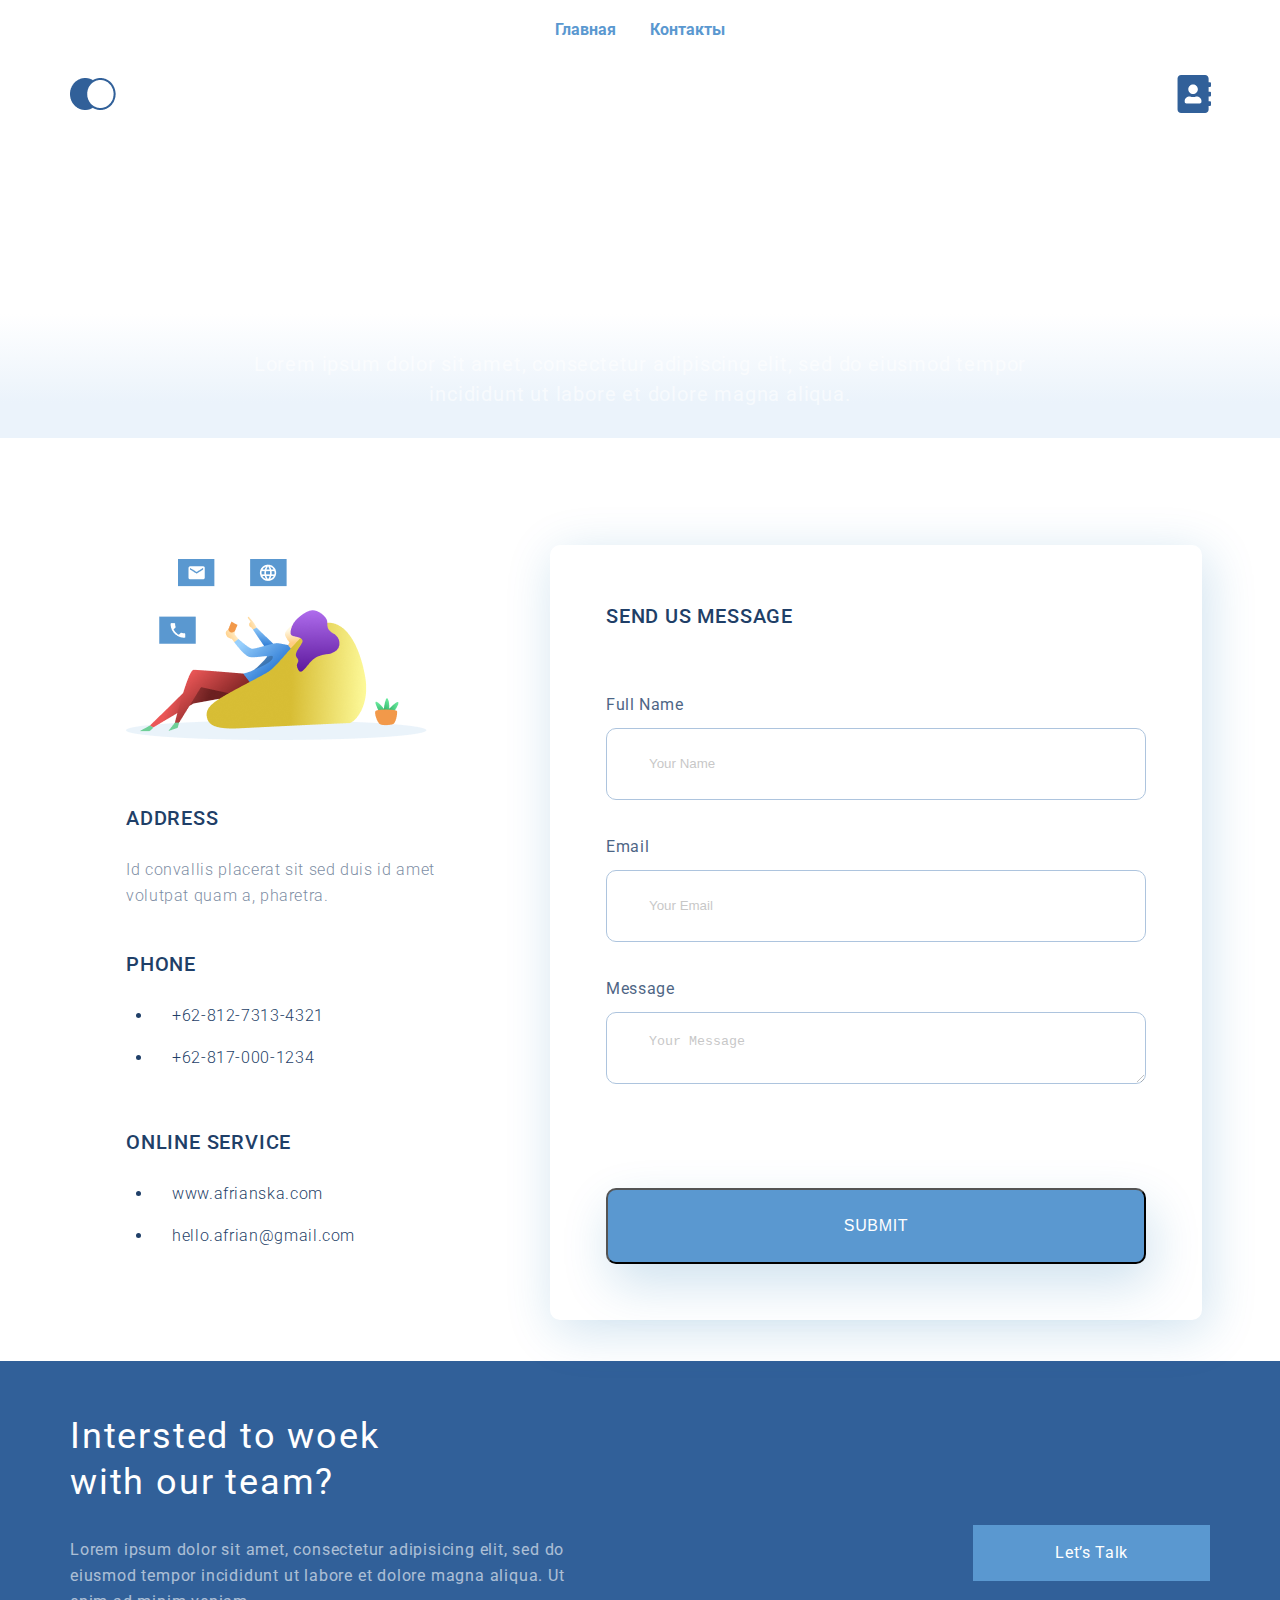
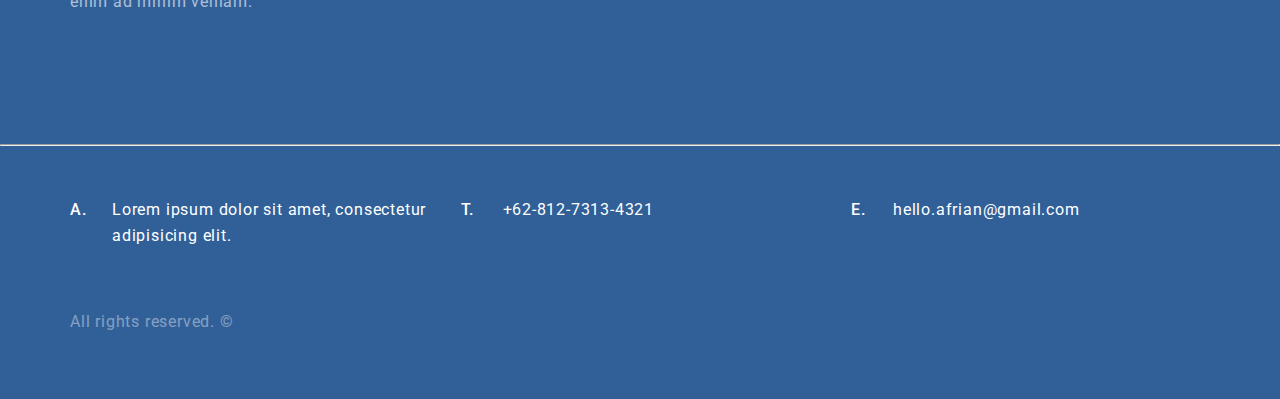
==== commit 2a8faea1: "wrapper class" ====
--- a/contacts.html
+++ b/contacts.html
@@ -1,190 +1,169 @@
 <!DOCTYPE html>
 <html lang="en">
-  <head>
-    <meta charset="UTF-8" />
-    <meta name="viewport" content="width=device-width, initial-scale=1.0" />
-    <title>Контакты</title>
-    <link rel="stylesheet" href="main.css" />
-  </head>
-  <body>
-    <header class="container temp-menu">
-      <a href="index.html">Главная</a>&nbsp;
-      <a href="contacts.html">Контакты</a>
-    </header>
-    <div class="page-header page-header-contact">
-      <div class="container sidebar">
-        <div class="logo">
-          <a href="index.html"><img src="./pic/logo.png" alt="Главная" /></a
-          >&nbsp;
+
+<head>
+  <meta charset="UTF-8" />
+  <meta name="viewport" content="width=device-width, initial-scale=1.0" />
+  <title>Контакты</title>
+  <link rel="stylesheet" href="./style/main.css" />
+</head>
+
+<body>
+  <div class="page">
+    <div class="wrapper">
+      <header class="container temp-menu">
+        <a href="index.html">Главная</a>&nbsp;
+        <a href="contacts.html">Контакты</a>
+      </header>
+      <div class="page-header page-header-contact">
+        <div class="container sidebar">
+          <div class="logo">
+            <a href="index.html"><img src="./pic/logo.png" alt="Главная" /></a>&nbsp;
+          </div>
+          <div class="ava">
+            <a href="contacts.html"><img src="./pic/ava.svg" alt="контакты" /></a>
+          </div>
         </div>
-        <div class="ava">
-          <a href="contacts.html"><img src="./pic/ava.svg" alt="контакты" /></a>
+
+        <div class="contact-promo">
+          <h1 class="contact-promo-header">Contact Us</h1>
+          <p class="contact-promo-content">
+            Lorem ipsum dolor sit amet, consectetur adipiscing elit, sed do
+            eiusmod tempor incididunt ut labore et dolore magna aliqua.
+          </p>
+        </div>
+      </div>
+      <div class="container page-content">
+        <div class="page-col page-col-left">
+          <img class="contact-logo" src="./pic/contact-logo.png" alt="" />
+          <div class="contact-data">
+            <h4 class="addr-header">ADDRESS</h4>
+            <div class="addr-p">
+              Id convallis placerat sit sed duis id amet volutpat quam a,
+              pharetra.
+            </div>
+          </div>
+          <div class="contact-data">
+            <h4 class="addr-header">PHONE</h4>
+            <ul>
+              <li class="contactdata-list-list-phone contactdata-list-marker contactdata-list-li">
+                +62-812-7313-4321
+              </li>
+              <li class="contactdata-list-list-phone contactdata-list-marker contactdata-list-li">
+                +62-817-000-1234
+              </li>
+            </ul>
+          </div>
+          <div class="contact-data">
+            <h4 class="addr-header">ONLINE SERVICE</h4>
+            <ul>
+              <li class="contactdata-list-list-globo contactdata-list-marker contactdata-list-li">
+                www.afrianska.com
+              </li>
+              <li class="contactdata-list-list-mail contactdata-list-marker contactdata-list-li">
+                hello.afrian@gmail.com
+              </li>
+            </ul>
+          </div>
+        </div>
+
+        <div class="page-col contact-form-col">
+          <h4 class="contact-form-header">SEND US MESSAGE</h4>
+          <form action="#">
+            <div class="contact-form-group">
+              <label class="contact-form-label" for="fullname">Full Name</label>
+              <input class="contact-form-input" type="text" placeholder="Your Name" name="fullname" id="fullname" />
+            </div>
+            <div class="contact-form-group">
+              <label class="contact-form-label" for="email">Email</label>
+              <input class="contact-form-input" type="email" name="email" id="email" placeholder="Your Email" />
+            </div>
+            <div class="contact-form-group">
+              <label class="contact-form-label" for="message">Message</label>
+              <textarea class="contact-form-input" placeholder="Your Message" name="message" id="message" cols="30"
+                rows="5"></textarea>
+            </div>
+
+            <button class="contact-form-confirm-btn" type="submit">
+              <div class="contact-form-confirm-bnt-text">SUBMIT</div>
+            </button>
+            <!-- <button class="form-button form-button-reset" type="reset">
+              Reset input
+            </button> -->
+          </form>
+        </div>
+
+        <div class="map-container">
+          <div class="map" id="wrapper-9cd199b9cc5410cd3b1ad21cab2e54d3">
+            <div id="map-9cd199b9cc5410cd3b1ad21cab2e54d3"></div>
+            <script>
+              (function () {
+                var setting = {
+                  height: 537,
+                  width: 1140,
+                  zoom: 17,
+                  queryString: "Şahinali, Niğde Otogarı, Niğde Merkez/Нигде, Турция",
+                  place_id: "ChIJLzvyfd_nKRURpTFpMZ4B3P4",
+                  satellite: false,
+                  centerCoord: [37.972582736295564, 34.68113759044498],
+                  cid: "0xfedc019e316931a5",
+                  lang: "ru",
+                  cityUrl: "/turkey/nigde-35888",
+                  cityAnchorText: "Карта [CITY1], Центральная Анатолия, Турция",
+                  id: "map-9cd199b9cc5410cd3b1ad21cab2e54d3",
+                  embed_id: "273592",
+                };
+                var d = document;
+                var s = d.createElement("script");
+                s.src = "https://1map.com/js/script-for-user.js?embed_id=273592";
+                s.async = true;
+                s.onload = function (e) {
+                  window.OneMap.initMap(setting);
+                };
+                var to = d.getElementsByTagName("script")[0];
+                to.parentNode.insertBefore(s, to);
+              })();
+            </script>
+            <!-- <a href="https://1map.com/ru/map-embed">1 Map</a> -->
+          </div>
         </div>
       </div>
 
-      <div class="contact-promo">
-        <h1 class="contact-promo-header">Contact Us</h1>
-        <p class="contact-promo-content">
-          Lorem ipsum dolor sit amet, consectetur adipiscing elit, sed do
-          eiusmod tempor incididunt ut labore et dolore magna aliqua.
-        </p>
-      </div>
-    </div>
-    <div class="container page-content">
-      <div class="page-col page-col-left">
-        <img class="contact-logo" src="./pic/contact-logo.png" alt="" />
-        <div class="contact-data">
-          <h4 class="addr-header">ADDRESS</h4>
-          <div class="addr-p">
-            Id convallis placerat sit sed duis id amet volutpat quam a,
-            pharetra.
+      <div class="page-footer">
+        <div class="container under-footer">
+          <div class="invite">
+            <p class="invite-header">Intersted to woek with our team?</p>
+            <p class="invite-text">
+              Lorem ipsum dolor sit amet, consectetur adipisicing elit, sed do
+              eiusmod tempor incididunt ut labore et dolore magna aliqua. Ut enim
+              ad minim veniam.
+            </p>
+          </div>
+          <div class="talk-button">
+            <p class="talk-button-text">Let’s Talk</p>
           </div>
         </div>
-        <div class="contact-data">
-          <h4 class="addr-header">PHONE</h4>
-          <ul>
-            <li
-              class="contactdata-list-list-phone contactdata-list-marker contactdata-list-li"
-            >
-              +62-812-7313-4321
-            </li>
-            <li
-              class="contactdata-list-list-phone contactdata-list-marker contactdata-list-li"
-            >
-              +62-817-000-1234
-            </li>
-          </ul>
-        </div>
-        <div class="contact-data">
-          <h4 class="addr-header">ONLINE SERVICE</h4>
-          <ul>
-            <li
-              class="contactdata-list-list-globo contactdata-list-marker contactdata-list-li"
-            >
-              www.afrianska.com
-            </li>
-            <li
-              class="contactdata-list-list-mail contactdata-list-marker contactdata-list-li"
-            >
-              hello.afrian@gmail.com
-            </li>
-          </ul>
-        </div>
-      </div>
-
-      <div class="page-col contact-form-col">
-        <h4 class="contact-form-header">SEND US MESSAGE</h4>
-        <form action="#">
-          <div class="contact-form-group">
-            <label class="contact-form-label" for="fullname">Full Name</label>
-            <input
-              class="contact-form-input"
-              type="text"
-              placeholder="Your Name"
-              name="fullname"
-              id="fullname"
-            />
+        <hr />
+        <div class="container footer">
+          <div class="footer-card">
+            <div class="footer-p">A.</div>
+            <div class="footer-text">
+              Lorem ipsum dolor sit amet, consectetur adipisicing elit.
+            </div>
           </div>
-          <div class="contact-form-group">
-            <label class="contact-form-label" for="email">Email</label>
-            <input
-              class="contact-form-input"
-              type="email"
-              name="email"
-              id="email"
-              placeholder="Your Email"
-            />
+          <div class="footer-card">
+            <p class="footer-p">T.</p>
+            <p class="footer-text">+62-812-7313-4321</p>
           </div>
-          <div class="contact-form-group">
-            <label class="contact-form-label" for="message">Message</label>
-            <textarea
-              class="contact-form-input"
-              placeholder="Your Message"
-              name="message"
-              id="message"
-              cols="30"
-              rows="5"
-            ></textarea>
+          <div class="footer-card">
+            <span class="footer-p">E.</span>
+            <p class="footer-text">hello.afrian@gmail.com</p>
           </div>
-
-          <button class="contact-form-confirm-btn" type="submit">
-            <div class="contact-form-confirm-bnt-text">SUBMIT</div>
-          </button>
-          <!-- <button class="form-button form-button-reset" type="reset">
-            Reset input
-          </button> -->
-        </form>
-      </div>
-
-      <div class="map-container">
-        <div class="map" id="wrapper-9cd199b9cc5410cd3b1ad21cab2e54d3">
-          <div id="map-9cd199b9cc5410cd3b1ad21cab2e54d3"></div>
-          <script>
-            (function () {
-              var setting = {
-                height: 537,
-                width: 1140,
-                zoom: 17,
-                queryString:
-                  "Şahinali, Niğde Otogarı, Niğde Merkez/Нигде, Турция",
-                place_id: "ChIJLzvyfd_nKRURpTFpMZ4B3P4",
-                satellite: false,
-                centerCoord: [37.972582736295564, 34.68113759044498],
-                cid: "0xfedc019e316931a5",
-                lang: "ru",
-                cityUrl: "/turkey/nigde-35888",
-                cityAnchorText: "Карта [CITY1], Центральная Анатолия, Турция",
-                id: "map-9cd199b9cc5410cd3b1ad21cab2e54d3",
-                embed_id: "273592",
-              };
-              var d = document;
-              var s = d.createElement("script");
-              s.src = "https://1map.com/js/script-for-user.js?embed_id=273592";
-              s.async = true;
-              s.onload = function (e) {
-                window.OneMap.initMap(setting);
-              };
-              var to = d.getElementsByTagName("script")[0];
-              to.parentNode.insertBefore(s, to);
-            })();
-          </script>
-          <!-- <a href="https://1map.com/ru/map-embed">1 Map</a> -->
+          <div class="footer-copyright">All rights reserved. &copy;</div>
         </div>
       </div>
     </div>
+  </div>
+</body>
 
-    <div class="page-footer">
-      <div class="container under-footer">
-        <div class="invite">
-          <p class="invite-header">Intersted to woek with our team?</p>
-          <p class="invite-text">
-            Lorem ipsum dolor sit amet, consectetur adipisicing elit, sed do
-            eiusmod tempor incididunt ut labore et dolore magna aliqua. Ut enim
-            ad minim veniam.
-          </p>
-        </div>
-        <div class="talk-button">
-          <p class="talk-button-text">Let’s Talk</p>
-        </div>
-      </div>
-      <hr />
-      <div class="container footer">
-        <div class="footer-card">
-          <div class="footer-p">A.</div>
-          <div class="footer-text">
-            Lorem ipsum dolor sit amet, consectetur adipisicing elit.
-          </div>
-        </div>
-        <div class="footer-card">
-          <p class="footer-p">T.</p>
-          <p class="footer-text">+62-812-7313-4321</p>
-        </div>
-        <div class="footer-card">
-          <span class="footer-p">E.</span>
-          <p class="footer-text">hello.afrian@gmail.com</p>
-        </div>
-        <div class="footer-copyright">All rights reserved. &copy;</div>
-      </div>
-    </div>
-  </body>
-</html>
+</html>--- a/style/main.css
+++ b/style/main.css
@@ -0,0 +1,586 @@
+@import url("https://fonts.googleapis.com/css2?family=Roboto:wght@300&display=swap");
+
+* {
+  margin: 0;
+  padding: 0;
+}
+
+body {
+  font-family: "Roboto", "Helvetica Neue", Verdana, Helvetica, Arial, sans-serif;
+}
+
+A:link {
+  text-decoration: none;
+  /* Убирает подчеркивание для ссылок */
+  color: #5a98d0;
+}
+
+A:visited {
+  text-decoration: none;
+  color: #5a98d0;
+}
+
+A:active {
+  text-decoration: none;
+  color: #5a98d0;
+}
+
+A:hover {
+  text-decoration: none;
+  color: #5a98d0;
+}
+
+.show-border {
+  border-width: 1px;
+  border-style: solid;
+  border-color: black;
+}
+
+.container {
+  display: flex;
+  margin: 0 auto;
+  width: 1140px;
+  border-color: red;
+}
+
+.temp-menu {
+  padding-top: 20px;
+  max-width: 200px;
+  display: flex;
+  justify-content: space-evenly;
+  font-style: normal;
+  font-weight: bold;
+}
+
+.container-page-header {
+  flex-direction: column;
+  background-image: url(./pic/ins_bg.svg);
+  background-size: 549px;
+  background-repeat: no-repeat;
+  background-position: right bottom;
+}
+
+.page-header {
+  padding-top: 27px;
+  background: linear-gradient(0deg,
+      #ebf3fb 8.84%,
+      rgba(152, 195, 232, 0) 31.12%);
+}
+
+.sidebar {
+  display: flex;
+  justify-content: space-between;
+  min-height: 55px;
+  margin-bottom: 67px;
+  align-items: center;
+}
+
+.logo {
+  background-image: url(./pic/logo.png);
+  background-size: cover;
+  background-repeat: no-repeat;
+  width: 46px;
+  height: 48px;
+}
+
+.ava {
+  width: 33px;
+  height: 38px;
+  /* background-image: url(./pic/ava.svg); */
+  background-size: contain;
+  background-repeat: no-repeat;
+}
+
+.promo {
+  padding-top: 40px;
+  padding-right: 50px;
+  padding-bottom: 162px;
+  max-width: 554px;
+}
+
+.promo-header {
+  margin-bottom: 32px;
+  max-width: 510px;
+  color: #1f3f68;
+  letter-spacing: 0.04em;
+  font-weight: 300;
+  font-size: 64px;
+  line-height: 1.25;
+}
+
+.promo-content {
+  max-width: 425px;
+  color: #1f3f68;
+  letter-spacing: 0.05em;
+  font-size: 16px;
+  line-height: 26px;
+  opacity: 0.6;
+}
+
+.portfolio {
+  padding-top: 48px;
+  padding-bottom: 20px;
+  margin-bottom: 7px;
+  display: flex;
+  justify-content: space-between;
+  flex-wrap: wrap;
+}
+
+.portfolio-header {
+  width: 100%;
+  text-align: center;
+  font-weight: 300;
+  font-size: 36px;
+  line-height: 46px;
+  letter-spacing: 0.05em;
+  color: #000000;
+  padding-top: 21px;
+  padding-bottom: 38px;
+}
+
+.card {
+  width: 358px;
+  height: 480px;
+  box-shadow: 5px 20px 50px rgba(16, 112, 177, 0.2);
+  border-radius: 10px;
+  margin-top: 26px;
+  display: flex;
+  flex-direction: column;
+  justify-content: space-around;
+}
+
+.card-image {
+  display: flex;
+  margin: auto;
+  width: 50%;
+  flex-wrap: wrap;
+}
+
+.card-header {
+  font-size: 20px;
+  line-height: 30px;
+  letter-spacing: 0.05em;
+  padding-left: 32px;
+  padding-right: 32px;
+  color: #1f3f68;
+}
+
+.card-content {
+  font-size: 16px;
+  line-height: 26px;
+  letter-spacing: 0.05em;
+  color: #1f3f68;
+  opacity: 0.6;
+  padding-left: 32px;
+  padding-right: 32px;
+}
+
+.card-link {
+  padding-top: 28px;
+  padding-left: 32px;
+  padding-right: 32px;
+  padding-bottom: 44px;
+
+  font-size: 14px;
+  line-height: 30px;
+  letter-spacing: 0.05em;
+  color: #5a98d0;
+  display: flex;
+}
+
+.arrow {
+  width: 15px;
+  height: 15px;
+  padding-top: 8px;
+  margin-left: 23px;
+  background-image: url(./pic/linkarrow.svg);
+  background-repeat: no-repeat;
+  background-size: auto;
+  background-position: right bottom;
+}
+
+.project-apps {
+  display: flex;
+  flex-direction: row;
+  justify-content: space-between;
+  flex-wrap: wrap;
+  padding-bottom: 112px;
+}
+
+.projects {
+  width: 100%;
+}
+
+.projects-header {
+  padding-top: 15px;
+  margin-bottom: 32px;
+  width: 100%;
+  font-weight: 300;
+  font-size: 36px;
+  line-height: 46px;
+  text-align: center;
+  letter-spacing: 0.05em;
+  color: #000000;
+}
+
+.projects-text {
+  margin: 0 auto;
+  max-width: 750px;
+  font-size: 16px;
+  line-height: 26px;
+  text-align: center;
+  letter-spacing: 0.05em;
+  color: #222222;
+  padding-bottom: 32px;
+}
+
+.big-banner {
+  width: 100%;
+  height: 480px;
+  background-image: url(./pic/big-banner.png);
+  background-repeat: no-repeat;
+  background-size: auto;
+}
+
+.big-banner-text {
+  font-size: 32px;
+  line-height: 46px;
+  text-align: right;
+  letter-spacing: 0.05em;
+  color: #ffffff;
+  padding-top: 64px;
+  padding-right: 64px;
+}
+
+.little-banner {
+  width: 554px;
+  height: 417px;
+
+  border-radius: 10px;
+  margin-top: 32px;
+  padding-top: 32px;
+  /* padding-left: 32px; */
+}
+
+.little-banner-text {
+  padding-top: 32px;
+  padding-left: 32px;
+  position: absolute;
+
+  font-size: 28px;
+  line-height: 46px;
+  letter-spacing: 0.05em;
+  color: #ffffff;
+}
+
+.little-banner-left {
+  background-image: url(./pic/left-banner.png);
+  background-repeat: no-repeat;
+  background-size: auto;
+}
+
+.little-banner-right {
+  background-image: url(./pic/right-banner.png);
+  background-repeat: no-repeat;
+  background-size: auto;
+}
+
+.page-footer {
+  background: #316099;
+}
+
+.under-footer {
+  height: 383px;
+  width: 1140px;
+  /* padding-top: 58px;
+  padding-bottom: 45px; */
+  justify-content: space-between;
+  align-items: center;
+}
+
+.invite {
+  width: 495px;
+  height: 280px;
+}
+
+.invite-header {
+  width: 340px;
+  height: 92px;
+  font-size: 36px;
+  line-height: 46px;
+  letter-spacing: 0.05em;
+  color: #ffffff;
+}
+
+.invite-text {
+  font-size: 16px;
+  line-height: 26px;
+  letter-spacing: 0.05em;
+  color: #ffffff;
+  opacity: 0.6;
+  padding-top: 32px;
+  padding-bottom: 51px;
+}
+
+.talk-button {
+  width: 236.63px;
+  height: 56px;
+  background: #5a98d0;
+}
+
+.talk-button-text {
+  padding-top: 15px;
+  padding-bottom: 15px;
+  font-size: 16px;
+  line-height: 26px;
+  text-align: center;
+  letter-spacing: 0.04em;
+  color: #ffffff;
+}
+
+.footer-hr {
+  opacity: 0.4;
+  border: 6px solid #ffffff;
+}
+
+.footer {
+  height: 253px;
+  display: flex;
+  justify-content: space-between;
+  flex-wrap: wrap;
+}
+
+.footer-card {
+  display: flex;
+  justify-content: space-between;
+  min-width: 359px;
+  padding-top: 51px;
+}
+
+.footer-p {
+  width: 23px;
+  font-weight: 500;
+  font-size: 16px;
+  line-height: 26px;
+  letter-spacing: 0.05em;
+  color: #ffffff;
+}
+
+.footer-text {
+  width: 317px;
+  height: 48px;
+  font-weight: normal;
+  font-size: 16px;
+  line-height: 26px;
+  letter-spacing: 0.05em;
+  color: #ffffff;
+}
+
+.footer-copyright {
+  width: 100%;
+  padding-bottom: 49px;
+  padding-top: 49px;
+  font-size: 16px;
+  line-height: 26px;
+  letter-spacing: 0.05em;
+  color: #ffffff;
+  opacity: 0.4;
+}
+
+/**/
+.page-header-contact {
+  justify-content: space-around;
+}
+
+.contact-promo {
+  display: flex;
+  flex-direction: column;
+  justify-content: space-around;
+  align-items: center;
+  height: 250px;
+
+  background-image: url(./pic/contact-header.png);
+  background-repeat: no-repeat;
+  background-size: cover;
+  margin-bottom: 65px;
+}
+
+.contact-promo-header {
+  font-weight: 500;
+  font-size: 44px;
+  line-height: 74px;
+  text-align: center;
+  letter-spacing: 0.04em;
+  color: #ffffff;
+}
+
+.contact-promo-content {
+  max-width: 780px;
+  font-size: 20px;
+  line-height: 30px;
+  text-align: center;
+  letter-spacing: 0.04em;
+  color: rgba(255, 255, 255, 0.6);
+}
+
+.page-content {
+  display: flex;
+  flex-direction: row;
+  justify-content: space-between;
+  flex-wrap: wrap;
+  align-items: center;
+}
+
+.page-col {
+  display: flex;
+  flex-direction: column;
+
+  flex-wrap: wrap;
+  justify-content: space-around;
+  width: 540px;
+  padding: 56px 56px 56px 56px;
+}
+
+.page-col-left {
+  width: 360px;
+}
+
+.contact-logo {
+  margin-bottom: 63px;
+  height: 181px;
+  width: 301px;
+}
+
+.contact-data {
+  margin-bottom: 40px;
+}
+
+.addr-header {
+  margin-bottom: 24px;
+  font-weight: 500;
+  font-size: 20px;
+  line-height: 30px;
+  letter-spacing: 0.04em;
+  color: #1f3f68;
+}
+
+.addr-p {
+  font-weight: 300;
+  font-size: 16px;
+  line-height: 26px;
+  letter-spacing: 0.04em;
+  color: #1f3f68;
+  opacity: 0.6;
+}
+
+.contactdata-list-marker {
+  position: relative;
+  left: 27px;
+}
+
+.contactdata-list-list-phone {
+  list-style-image: url(./pic/phone.png);
+}
+
+.contactdata-list-list-globo {
+  list-style-image: url(./pic/globo.png);
+}
+
+.contactdata-list-list-mail {
+  list-style-image: url(./pic/mail.png);
+}
+
+.contactdata-list-li::marker {
+  margin-right: 50px;
+}
+
+.contactdata-list-li {
+  font-weight: 300;
+  font-size: 16px;
+  line-height: 26px;
+  letter-spacing: 0.04em;
+  color: #1f3f68;
+  padding-left: 19px;
+  margin-bottom: 16px;
+}
+
+/* contact-form-css */
+
+.contact-form-col {
+  background: #ffffff;
+  box-shadow: 5px 10px 50px rgba(16, 112, 177, 0.2);
+  border-radius: 10px;
+}
+
+.contact-form-header {
+  font-weight: 500;
+  font-size: 20px;
+  line-height: 30px;
+  letter-spacing: 0.04em;
+  color: #1f3f68;
+  margin-bottom: 59px;
+}
+
+.contact-form-group {
+  display: flex;
+  justify-content: space-around;
+  flex-direction: column;
+  flex-wrap: wrap;
+  margin-bottom: 32px;
+}
+
+.contact-form-label {
+  width: 100%;
+  margin: auto;
+  font-size: 16px;
+  line-height: 30px;
+  letter-spacing: 0.04em;
+  color: #1f3f68;
+  opacity: 0.8;
+  margin-bottom: 8px;
+}
+
+.contact-form-input {
+  padding-left: 42px;
+  padding-top: 21px;
+  padding-bottom: 21px;
+  height: 72px;
+  opacity: 0.4;
+  border: 1px solid #356ead;
+  box-sizing: border-box;
+  border-radius: 10px;
+}
+
+/* .contact-form-input-text {
+  width: 100%;
+  height: 144px;
+  opacity: 0.4;
+  border: 1px solid #356ead;
+  box-sizing: border-box;
+  border-radius: 10px;
+} */
+
+.contact-form-confirm-btn {
+  background: #5a98d0;
+  box-shadow: 5px 20px 50px rgba(16, 112, 177, 0.2);
+  border-radius: 10px;
+  width: 100%;
+}
+
+.contact-form-confirm-btn {
+  margin-top: 72px;
+  padding-top: 23px;
+  padding-bottom: 23px;
+  text-align: center;
+  font-weight: 500;
+  font-size: 16px;
+  line-height: 26px;
+  text-align: center;
+  letter-spacing: 0.04em;
+  color: #ffffff;
+}
+
+.map-container {
+  margin-top: 96px;
+  margin-bottom: 96px;
+}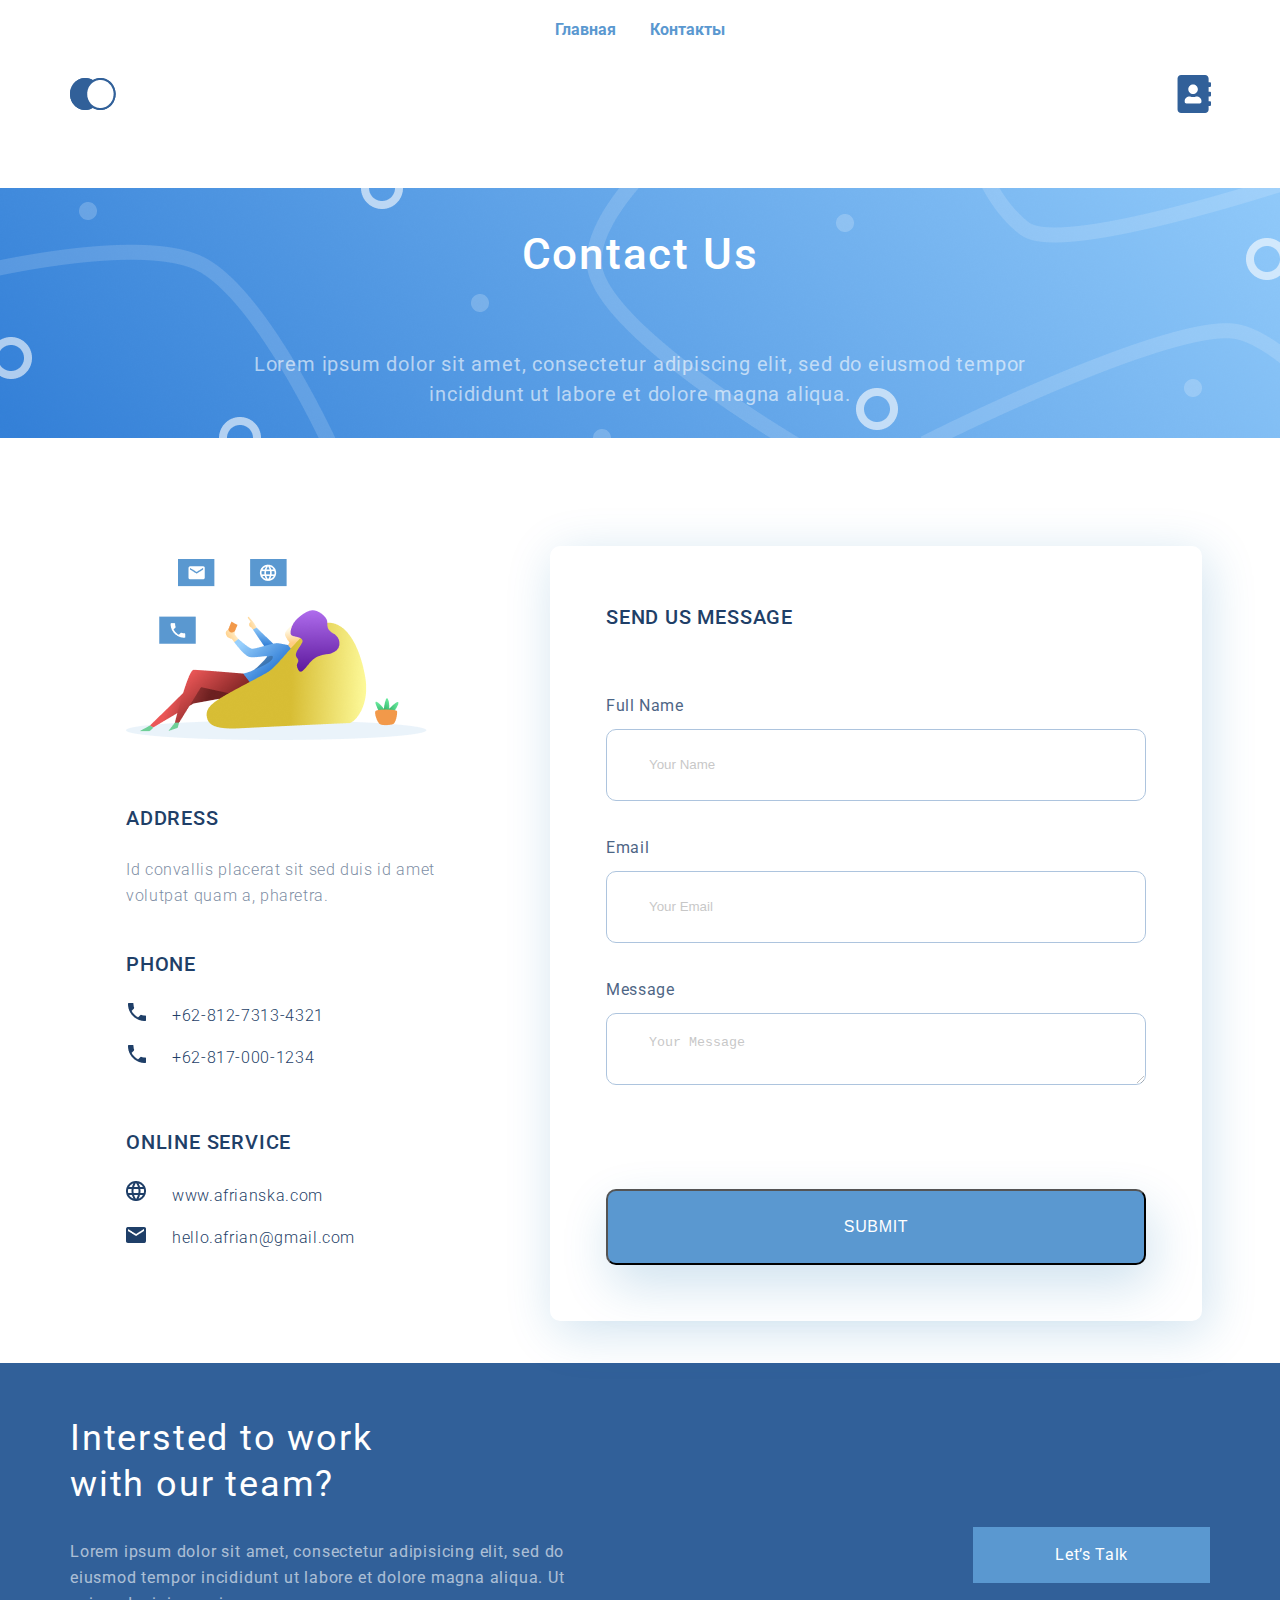
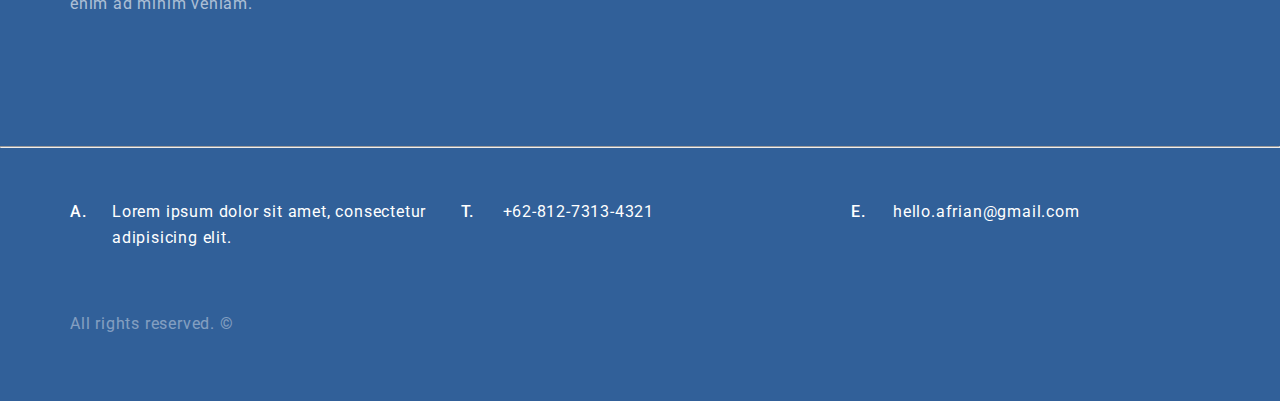
==== commit 9851b2cf: "code format" ====
--- a/contacts.html
+++ b/contacts.html
@@ -132,7 +132,7 @@
       <div class="page-footer">
         <div class="container under-footer">
           <div class="invite">
-            <p class="invite-header">Intersted to woek with our team?</p>
+            <p class="invite-header">Intersted to work with our team?</p>
             <p class="invite-text">
               Lorem ipsum dolor sit amet, consectetur adipisicing elit, sed do
               eiusmod tempor incididunt ut labore et dolore magna aliqua. Ut enim
--- a/style/main.css
+++ b/style/main.css
@@ -54,7 +54,7 @@
 
 .container-page-header {
   flex-direction: column;
-  background-image: url(./pic/ins_bg.svg);
+  background-image: url(../pic/ins_bg.svg);
   background-size: 549px;
   background-repeat: no-repeat;
   background-position: right bottom;
@@ -76,7 +76,7 @@
 }
 
 .logo {
-  background-image: url(./pic/logo.png);
+  background-image: url(../pic/logo.png);
   background-size: cover;
   background-repeat: no-repeat;
   width: 46px;
@@ -86,7 +86,7 @@
 .ava {
   width: 33px;
   height: 38px;
-  /* background-image: url(./pic/ava.svg); */
+  /* background-image: url(../pic/ava.svg); */
   background-size: contain;
   background-repeat: no-repeat;
 }
@@ -193,7 +193,7 @@
   height: 15px;
   padding-top: 8px;
   margin-left: 23px;
-  background-image: url(./pic/linkarrow.svg);
+  background-image: url(../pic/linkarrow.svg);
   background-repeat: no-repeat;
   background-size: auto;
   background-position: right bottom;
@@ -237,7 +237,7 @@
 .big-banner {
   width: 100%;
   height: 480px;
-  background-image: url(./pic/big-banner.png);
+  background-image: url(../pic/big-banner.png);
   background-repeat: no-repeat;
   background-size: auto;
 }
@@ -274,13 +274,13 @@
 }
 
 .little-banner-left {
-  background-image: url(./pic/left-banner.png);
+  background-image: url(../pic/left-banner.png);
   background-repeat: no-repeat;
   background-size: auto;
 }
 
 .little-banner-right {
-  background-image: url(./pic/right-banner.png);
+  background-image: url(../pic/right-banner.png);
   background-repeat: no-repeat;
   background-size: auto;
 }
@@ -399,7 +399,7 @@
   align-items: center;
   height: 250px;
 
-  background-image: url(./pic/contact-header.png);
+  background-image: url(../pic/contact-header.png);
   background-repeat: no-repeat;
   background-size: cover;
   margin-bottom: 65px;
@@ -479,15 +479,15 @@
 }
 
 .contactdata-list-list-phone {
-  list-style-image: url(./pic/phone.png);
+  list-style-image: url(../pic/phone.png);
 }
 
 .contactdata-list-list-globo {
-  list-style-image: url(./pic/globo.png);
+  list-style-image: url(../pic/globo.png);
 }
 
 .contactdata-list-list-mail {
-  list-style-image: url(./pic/mail.png);
+  list-style-image: url(../pic/mail.png);
 }
 
 .contactdata-list-li::marker {
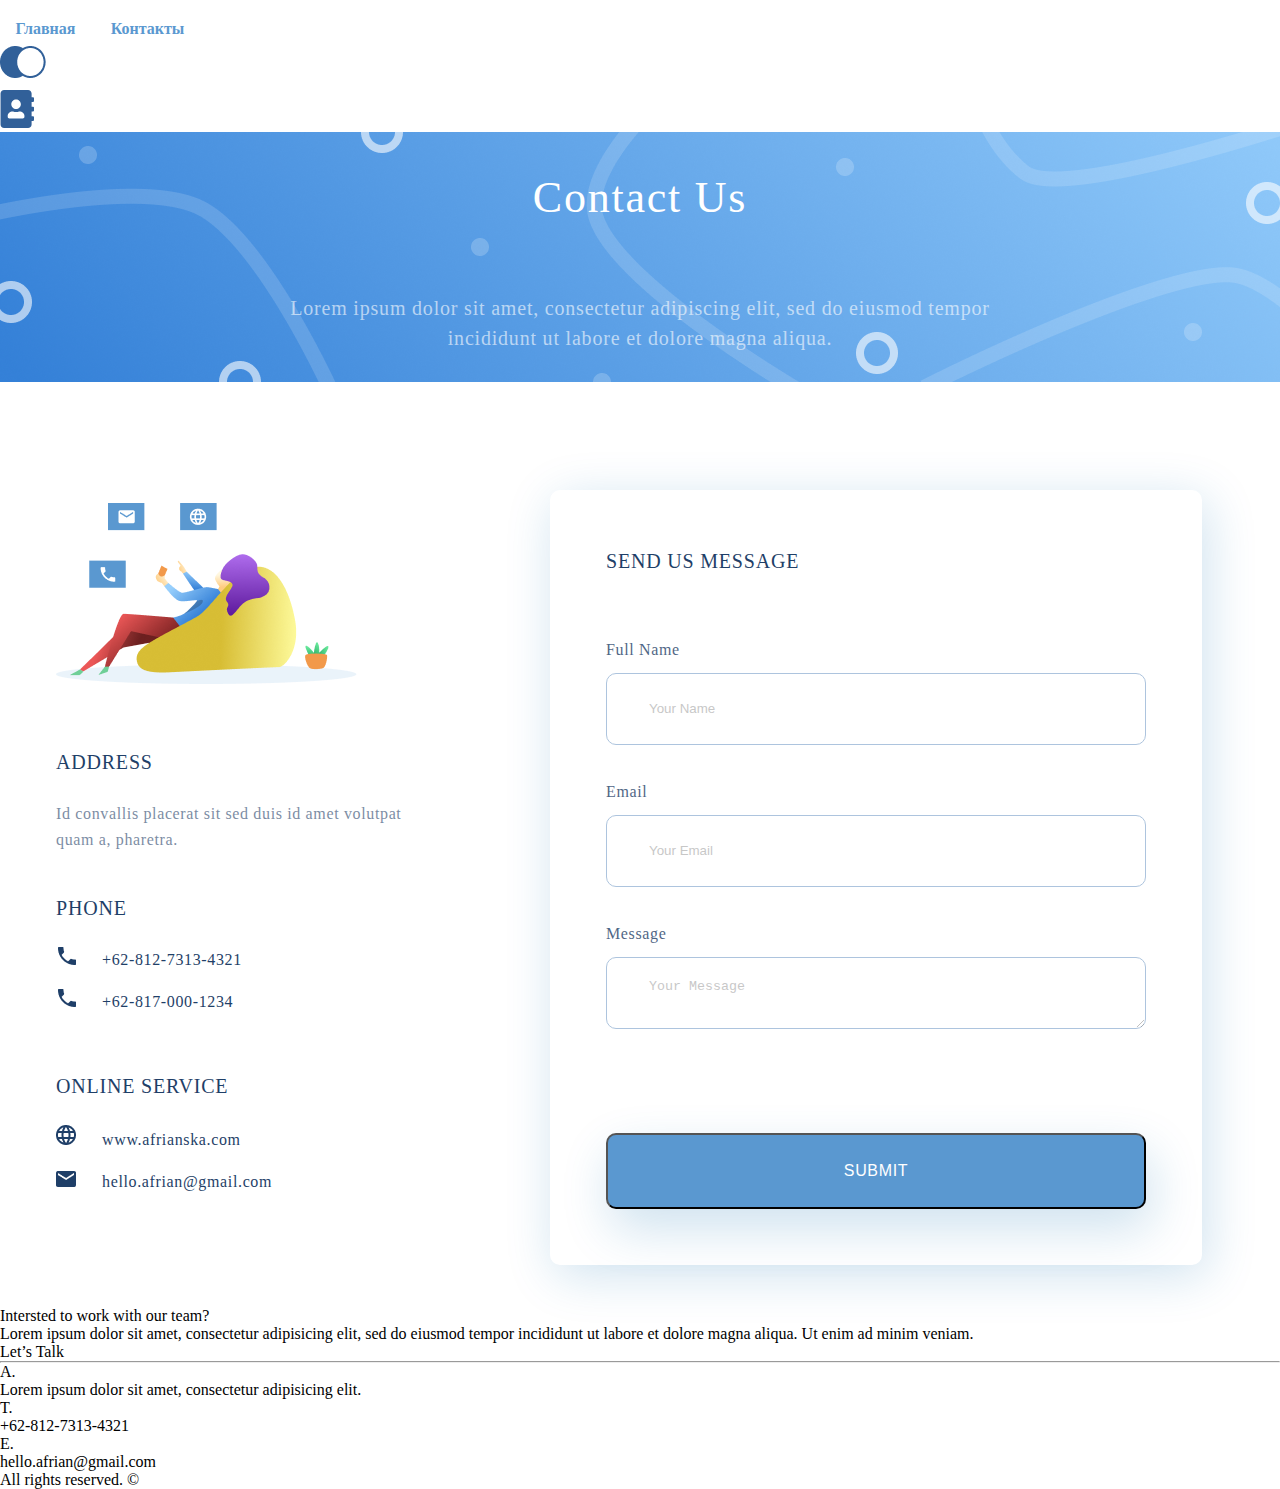
==== commit 2bc4f6d9: "rewrite css to BEM. Index page already work. try write media requests" ====
--- a/contacts.html
+++ b/contacts.html
@@ -1,169 +1,203 @@
 <!DOCTYPE html>
 <html lang="en">
-
-<head>
-  <meta charset="UTF-8" />
-  <meta name="viewport" content="width=device-width, initial-scale=1.0" />
-  <title>Контакты</title>
-  <link rel="stylesheet" href="./style/main.css" />
-</head>
-
-<body>
-  <div class="page">
-    <div class="wrapper">
-      <header class="container temp-menu">
-        <a href="index.html">Главная</a>&nbsp;
-        <a href="contacts.html">Контакты</a>
-      </header>
-      <div class="page-header page-header-contact">
-        <div class="container sidebar">
-          <div class="logo">
-            <a href="index.html"><img src="./pic/logo.png" alt="Главная" /></a>&nbsp;
-          </div>
-          <div class="ava">
-            <a href="contacts.html"><img src="./pic/ava.svg" alt="контакты" /></a>
+  <head>
+    <meta charset="UTF-8" />
+    <meta name="viewport" content="width=device-width, initial-scale=1.0" />
+    <title>Контакты</title>
+    <link rel="stylesheet" href="./style/contacts.css" />
+  </head>
+
+  <body>
+    <div class="page">
+      <div class="wrapper">
+        <header class="container temp-menu">
+          <a href="index.html">Главная</a>&nbsp;
+          <a href="contacts.html">Контакты</a>
+        </header>
+        <div class="page-header page-header-contact">
+          <div class="container sidebar">
+            <div class="logo">
+              <a href="index.html"><img src="./pic/logo.png" alt="Главная" /></a
+              >&nbsp;
+            </div>
+            <div class="ava">
+              <a href="contacts.html"
+                ><img src="./pic/ava.svg" alt="контакты"
+              /></a>
+            </div>
+          </div>
+
+          <div class="contact-promo">
+            <h1 class="contact-promo-header">Contact Us</h1>
+            <p class="contact-promo-content">
+              Lorem ipsum dolor sit amet, consectetur adipiscing elit, sed do
+              eiusmod tempor incididunt ut labore et dolore magna aliqua.
+            </p>
           </div>
         </div>
-
-        <div class="contact-promo">
-          <h1 class="contact-promo-header">Contact Us</h1>
-          <p class="contact-promo-content">
-            Lorem ipsum dolor sit amet, consectetur adipiscing elit, sed do
-            eiusmod tempor incididunt ut labore et dolore magna aliqua.
-          </p>
-        </div>
-      </div>
-      <div class="container page-content">
-        <div class="page-col page-col-left">
-          <img class="contact-logo" src="./pic/contact-logo.png" alt="" />
-          <div class="contact-data">
-            <h4 class="addr-header">ADDRESS</h4>
-            <div class="addr-p">
-              Id convallis placerat sit sed duis id amet volutpat quam a,
-              pharetra.
-            </div>
-          </div>
-          <div class="contact-data">
-            <h4 class="addr-header">PHONE</h4>
-            <ul>
-              <li class="contactdata-list-list-phone contactdata-list-marker contactdata-list-li">
-                +62-812-7313-4321
-              </li>
-              <li class="contactdata-list-list-phone contactdata-list-marker contactdata-list-li">
-                +62-817-000-1234
-              </li>
-            </ul>
-          </div>
-          <div class="contact-data">
-            <h4 class="addr-header">ONLINE SERVICE</h4>
-            <ul>
-              <li class="contactdata-list-list-globo contactdata-list-marker contactdata-list-li">
-                www.afrianska.com
-              </li>
-              <li class="contactdata-list-list-mail contactdata-list-marker contactdata-list-li">
-                hello.afrian@gmail.com
-              </li>
-            </ul>
-          </div>
-        </div>
-
-        <div class="page-col contact-form-col">
-          <h4 class="contact-form-header">SEND US MESSAGE</h4>
-          <form action="#">
-            <div class="contact-form-group">
-              <label class="contact-form-label" for="fullname">Full Name</label>
-              <input class="contact-form-input" type="text" placeholder="Your Name" name="fullname" id="fullname" />
-            </div>
-            <div class="contact-form-group">
-              <label class="contact-form-label" for="email">Email</label>
-              <input class="contact-form-input" type="email" name="email" id="email" placeholder="Your Email" />
-            </div>
-            <div class="contact-form-group">
-              <label class="contact-form-label" for="message">Message</label>
-              <textarea class="contact-form-input" placeholder="Your Message" name="message" id="message" cols="30"
-                rows="5"></textarea>
-            </div>
-
-            <button class="contact-form-confirm-btn" type="submit">
-              <div class="contact-form-confirm-bnt-text">SUBMIT</div>
-            </button>
-            <!-- <button class="form-button form-button-reset" type="reset">
+        <div class="container page-content">
+          <div class="page-col page-col-left">
+            <img class="contact-logo" src="./pic/contact-logo.png" alt="" />
+            <div class="contact-data">
+              <h4 class="addr-header">ADDRESS</h4>
+              <div class="addr-p">
+                Id convallis placerat sit sed duis id amet volutpat quam a,
+                pharetra.
+              </div>
+            </div>
+            <div class="contact-data">
+              <h4 class="addr-header">PHONE</h4>
+              <ul>
+                <li
+                  class="contactdata-list-list-phone contactdata-list-marker contactdata-list-li"
+                >
+                  +62-812-7313-4321
+                </li>
+                <li
+                  class="contactdata-list-list-phone contactdata-list-marker contactdata-list-li"
+                >
+                  +62-817-000-1234
+                </li>
+              </ul>
+            </div>
+            <div class="contact-data">
+              <h4 class="addr-header">ONLINE SERVICE</h4>
+              <ul>
+                <li
+                  class="contactdata-list-list-globo contactdata-list-marker contactdata-list-li"
+                >
+                  www.afrianska.com
+                </li>
+                <li
+                  class="contactdata-list-list-mail contactdata-list-marker contactdata-list-li"
+                >
+                  hello.afrian@gmail.com
+                </li>
+              </ul>
+            </div>
+          </div>
+
+          <div class="page-col contact-form-col">
+            <h4 class="contact-form-header">SEND US MESSAGE</h4>
+            <form action="#">
+              <div class="contact-form-group">
+                <label class="contact-form-label" for="fullname"
+                  >Full Name</label
+                >
+                <input
+                  class="contact-form-input"
+                  type="text"
+                  placeholder="Your Name"
+                  name="fullname"
+                  id="fullname"
+                />
+              </div>
+              <div class="contact-form-group">
+                <label class="contact-form-label" for="email">Email</label>
+                <input
+                  class="contact-form-input"
+                  type="email"
+                  name="email"
+                  id="email"
+                  placeholder="Your Email"
+                />
+              </div>
+              <div class="contact-form-group">
+                <label class="contact-form-label" for="message">Message</label>
+                <textarea
+                  class="contact-form-input"
+                  placeholder="Your Message"
+                  name="message"
+                  id="message"
+                  cols="30"
+                  rows="5"
+                ></textarea>
+              </div>
+
+              <button class="contact-form-confirm-btn" type="submit">
+                <div class="contact-form-confirm-bnt-text">SUBMIT</div>
+              </button>
+              <!-- <button class="form-button form-button-reset" type="reset">
               Reset input
             </button> -->
-          </form>
+            </form>
+          </div>
+
+          <div class="map-container">
+            <div class="map" id="wrapper-9cd199b9cc5410cd3b1ad21cab2e54d3">
+              <div id="map-9cd199b9cc5410cd3b1ad21cab2e54d3"></div>
+              <script>
+                (function () {
+                  var setting = {
+                    height: 537,
+                    width: 1140,
+                    zoom: 17,
+                    queryString:
+                      "Şahinali, Niğde Otogarı, Niğde Merkez/Нигде, Турция",
+                    place_id: "ChIJLzvyfd_nKRURpTFpMZ4B3P4",
+                    satellite: false,
+                    centerCoord: [37.972582736295564, 34.68113759044498],
+                    cid: "0xfedc019e316931a5",
+                    lang: "ru",
+                    cityUrl: "/turkey/nigde-35888",
+                    cityAnchorText:
+                      "Карта [CITY1], Центральная Анатолия, Турция",
+                    id: "map-9cd199b9cc5410cd3b1ad21cab2e54d3",
+                    embed_id: "273592",
+                  };
+                  var d = document;
+                  var s = d.createElement("script");
+                  s.src =
+                    "https://1map.com/js/script-for-user.js?embed_id=273592";
+                  s.async = true;
+                  s.onload = function (e) {
+                    window.OneMap.initMap(setting);
+                  };
+                  var to = d.getElementsByTagName("script")[0];
+                  to.parentNode.insertBefore(s, to);
+                })();
+              </script>
+              <!-- <a href="https://1map.com/ru/map-embed">1 Map</a> -->
+            </div>
+          </div>
         </div>
 
-        <div class="map-container">
-          <div class="map" id="wrapper-9cd199b9cc5410cd3b1ad21cab2e54d3">
-            <div id="map-9cd199b9cc5410cd3b1ad21cab2e54d3"></div>
-            <script>
-              (function () {
-                var setting = {
-                  height: 537,
-                  width: 1140,
-                  zoom: 17,
-                  queryString: "Şahinali, Niğde Otogarı, Niğde Merkez/Нигде, Турция",
-                  place_id: "ChIJLzvyfd_nKRURpTFpMZ4B3P4",
-                  satellite: false,
-                  centerCoord: [37.972582736295564, 34.68113759044498],
-                  cid: "0xfedc019e316931a5",
-                  lang: "ru",
-                  cityUrl: "/turkey/nigde-35888",
-                  cityAnchorText: "Карта [CITY1], Центральная Анатолия, Турция",
-                  id: "map-9cd199b9cc5410cd3b1ad21cab2e54d3",
-                  embed_id: "273592",
-                };
-                var d = document;
-                var s = d.createElement("script");
-                s.src = "https://1map.com/js/script-for-user.js?embed_id=273592";
-                s.async = true;
-                s.onload = function (e) {
-                  window.OneMap.initMap(setting);
-                };
-                var to = d.getElementsByTagName("script")[0];
-                to.parentNode.insertBefore(s, to);
-              })();
-            </script>
-            <!-- <a href="https://1map.com/ru/map-embed">1 Map</a> -->
-          </div>
-        </div>
-      </div>
-
-      <div class="page-footer">
-        <div class="container under-footer">
-          <div class="invite">
-            <p class="invite-header">Intersted to work with our team?</p>
-            <p class="invite-text">
-              Lorem ipsum dolor sit amet, consectetur adipisicing elit, sed do
-              eiusmod tempor incididunt ut labore et dolore magna aliqua. Ut enim
-              ad minim veniam.
-            </p>
-          </div>
-          <div class="talk-button">
-            <p class="talk-button-text">Let’s Talk</p>
-          </div>
-        </div>
-        <hr />
-        <div class="container footer">
-          <div class="footer-card">
-            <div class="footer-p">A.</div>
-            <div class="footer-text">
-              Lorem ipsum dolor sit amet, consectetur adipisicing elit.
-            </div>
-          </div>
-          <div class="footer-card">
-            <p class="footer-p">T.</p>
-            <p class="footer-text">+62-812-7313-4321</p>
-          </div>
-          <div class="footer-card">
-            <span class="footer-p">E.</span>
-            <p class="footer-text">hello.afrian@gmail.com</p>
-          </div>
-          <div class="footer-copyright">All rights reserved. &copy;</div>
+        <div class="page-footer">
+          <div class="container page-footer__top-footer">
+            <div class="page-footer__invite">
+              <p class="page-footer__invite-header">
+                Intersted to work with our team?
+              </p>
+              <p class="page-footer__invite-content">
+                Lorem ipsum dolor sit amet, consectetur adipisicing elit, sed do
+                eiusmod tempor incididunt ut labore et dolore magna aliqua. Ut
+                enim ad minim veniam.
+              </p>
+            </div>
+            <div class="page-footer__talk-button">
+              <p class="page-footer__talk-button-caption">Let’s Talk</p>
+            </div>
+          </div>
+          <hr />
+          <div class="container footer-bot">
+            <div class="footer-card">
+              <div class="footer-card__p">A.</div>
+              <div class="footer-card__content">
+                Lorem ipsum dolor sit amet, consectetur adipisicing elit.
+              </div>
+            </div>
+            <div class="footer-card">
+              <p class="footer-card__p">T.</p>
+              <p class="footer-card__content">+62-812-7313-4321</p>
+            </div>
+            <div class="footer-card">
+              <span class="footer-card__p">E.</span>
+              <p class="footer-card__content">hello.afrian@gmail.com</p>
+            </div>
+            <div class="footer-copyright">All rights reserved. &copy;</div>
+          </div>
         </div>
       </div>
     </div>
-  </div>
-</body>
-
-</html>+  </body>
+</html>
--- a/style/contacts.css
+++ b/style/contacts.css
@@ -0,0 +1,290 @@
+@charset "UTF-8";
+@import url("https://fonts.googleapis.com/css2?family=Roboto:wght@300&display=swap");
+* {
+  margin: 0;
+  padding: 0;
+}
+
+A:link {
+  text-decoration: none;
+  /* Убирает подчеркивание для ссылок */
+  color: #5a98d0;
+}
+
+A:visited {
+  text-decoration: none;
+  color: #5a98d0;
+}
+
+A:active {
+  text-decoration: none;
+  color: #5a98d0;
+}
+
+A:hover {
+  text-decoration: none;
+  color: #5a98d0;
+}
+
+.page {
+  display: -webkit-box;
+  display: -ms-flexbox;
+  display: flex;
+  -webkit-box-orient: vertical;
+  -webkit-box-direction: normal;
+      -ms-flex-direction: column;
+          flex-direction: column;
+  -webkit-box-pack: center;
+      -ms-flex-pack: center;
+          justify-content: center;
+  -ms-flex-wrap: wrap;
+      flex-wrap: wrap;
+  min-height: 100vh;
+}
+
+.page .page_font {
+  font-family: "Roboto", "Helvetica Neue", Verdana, Helvetica, Arial, sans-serif;
+}
+
+.temp-menu {
+  padding-top: 20px;
+  max-width: 200px;
+  display: -webkit-box;
+  display: -ms-flexbox;
+  display: flex;
+  -webkit-box-pack: space-evenly;
+      -ms-flex-pack: space-evenly;
+          justify-content: space-evenly;
+  font-style: normal;
+  font-weight: bold;
+}
+
+.page-header-contact {
+  -ms-flex-pack: distribute;
+      justify-content: space-around;
+}
+
+.contact-promo {
+  display: -webkit-box;
+  display: -ms-flexbox;
+  display: flex;
+  -webkit-box-orient: vertical;
+  -webkit-box-direction: normal;
+      -ms-flex-direction: column;
+          flex-direction: column;
+  -ms-flex-pack: distribute;
+      justify-content: space-around;
+  -webkit-box-align: center;
+      -ms-flex-align: center;
+          align-items: center;
+  height: 250px;
+  background-image: url(../pic/contact-header.png);
+  background-repeat: no-repeat;
+  background-size: cover;
+  margin-bottom: 65px;
+}
+
+.contact-promo-header {
+  font-weight: 500;
+  font-size: 44px;
+  line-height: 74px;
+  text-align: center;
+  letter-spacing: 0.04em;
+  color: #ffffff;
+}
+
+.contact-promo-content {
+  max-width: 780px;
+  font-size: 20px;
+  line-height: 30px;
+  text-align: center;
+  letter-spacing: 0.04em;
+  color: rgba(255, 255, 255, 0.6);
+}
+
+.page-content {
+  display: -webkit-box;
+  display: -ms-flexbox;
+  display: flex;
+  -webkit-box-orient: horizontal;
+  -webkit-box-direction: normal;
+      -ms-flex-direction: row;
+          flex-direction: row;
+  -webkit-box-pack: justify;
+      -ms-flex-pack: justify;
+          justify-content: space-between;
+  -ms-flex-wrap: wrap;
+      flex-wrap: wrap;
+  -webkit-box-align: center;
+      -ms-flex-align: center;
+          align-items: center;
+}
+
+.page-col {
+  display: -webkit-box;
+  display: -ms-flexbox;
+  display: flex;
+  -webkit-box-orient: vertical;
+  -webkit-box-direction: normal;
+      -ms-flex-direction: column;
+          flex-direction: column;
+  -ms-flex-wrap: wrap;
+      flex-wrap: wrap;
+  -ms-flex-pack: distribute;
+      justify-content: space-around;
+  width: 540px;
+  padding: 56px 56px 56px 56px;
+}
+
+.page-col-left {
+  width: 360px;
+}
+
+.contact-logo {
+  margin-bottom: 63px;
+  height: 181px;
+  width: 301px;
+}
+
+.contact-data {
+  margin-bottom: 40px;
+}
+
+.addr-header {
+  margin-bottom: 24px;
+  font-weight: 500;
+  font-size: 20px;
+  line-height: 30px;
+  letter-spacing: 0.04em;
+  color: #1f3f68;
+}
+
+.addr-p {
+  font-weight: 300;
+  font-size: 16px;
+  line-height: 26px;
+  letter-spacing: 0.04em;
+  color: #1f3f68;
+  opacity: 0.6;
+}
+
+.contactdata-list-marker {
+  position: relative;
+  left: 27px;
+}
+
+.contactdata-list-list-phone {
+  list-style-image: url(../pic/phone.png);
+}
+
+.contactdata-list-list-globo {
+  list-style-image: url(../pic/globo.png);
+}
+
+.contactdata-list-list-mail {
+  list-style-image: url(../pic/mail.png);
+}
+
+.contactdata-list-li::marker {
+  margin-right: 50px;
+}
+
+.contactdata-list-li {
+  font-weight: 300;
+  font-size: 16px;
+  line-height: 26px;
+  letter-spacing: 0.04em;
+  color: #1f3f68;
+  padding-left: 19px;
+  margin-bottom: 16px;
+}
+
+/* contact-form-css */
+.contact-form-col {
+  background: #ffffff;
+  -webkit-box-shadow: 5px 10px 50px rgba(16, 112, 177, 0.2);
+          box-shadow: 5px 10px 50px rgba(16, 112, 177, 0.2);
+  border-radius: 10px;
+}
+
+.contact-form-header {
+  font-weight: 500;
+  font-size: 20px;
+  line-height: 30px;
+  letter-spacing: 0.04em;
+  color: #1f3f68;
+  margin-bottom: 59px;
+}
+
+.contact-form-group {
+  display: -webkit-box;
+  display: -ms-flexbox;
+  display: flex;
+  -ms-flex-pack: distribute;
+      justify-content: space-around;
+  -webkit-box-orient: vertical;
+  -webkit-box-direction: normal;
+      -ms-flex-direction: column;
+          flex-direction: column;
+  -ms-flex-wrap: wrap;
+      flex-wrap: wrap;
+  margin-bottom: 32px;
+}
+
+.contact-form-label {
+  width: 100%;
+  margin: auto;
+  font-size: 16px;
+  line-height: 30px;
+  letter-spacing: 0.04em;
+  color: #1f3f68;
+  opacity: 0.8;
+  margin-bottom: 8px;
+}
+
+.contact-form-input {
+  padding-left: 42px;
+  padding-top: 21px;
+  padding-bottom: 21px;
+  height: 72px;
+  opacity: 0.4;
+  border: 1px solid #356ead;
+  -webkit-box-sizing: border-box;
+          box-sizing: border-box;
+  border-radius: 10px;
+}
+
+/* .contact-form-input-text {
+  width: 100%;
+  height: 144px;
+  opacity: 0.4;
+  border: 1px solid #356ead;
+  box-sizing: border-box;
+  border-radius: 10px;
+} */
+.contact-form-confirm-btn {
+  background: #5a98d0;
+  -webkit-box-shadow: 5px 20px 50px rgba(16, 112, 177, 0.2);
+          box-shadow: 5px 20px 50px rgba(16, 112, 177, 0.2);
+  border-radius: 10px;
+  width: 100%;
+}
+
+.contact-form-confirm-btn {
+  margin-top: 72px;
+  padding-top: 23px;
+  padding-bottom: 23px;
+  text-align: center;
+  font-weight: 500;
+  font-size: 16px;
+  line-height: 26px;
+  text-align: center;
+  letter-spacing: 0.04em;
+  color: #ffffff;
+}
+
+.map-container {
+  margin-top: 96px;
+  margin-bottom: 96px;
+}
+/*# sourceMappingURL=contacts.css.map */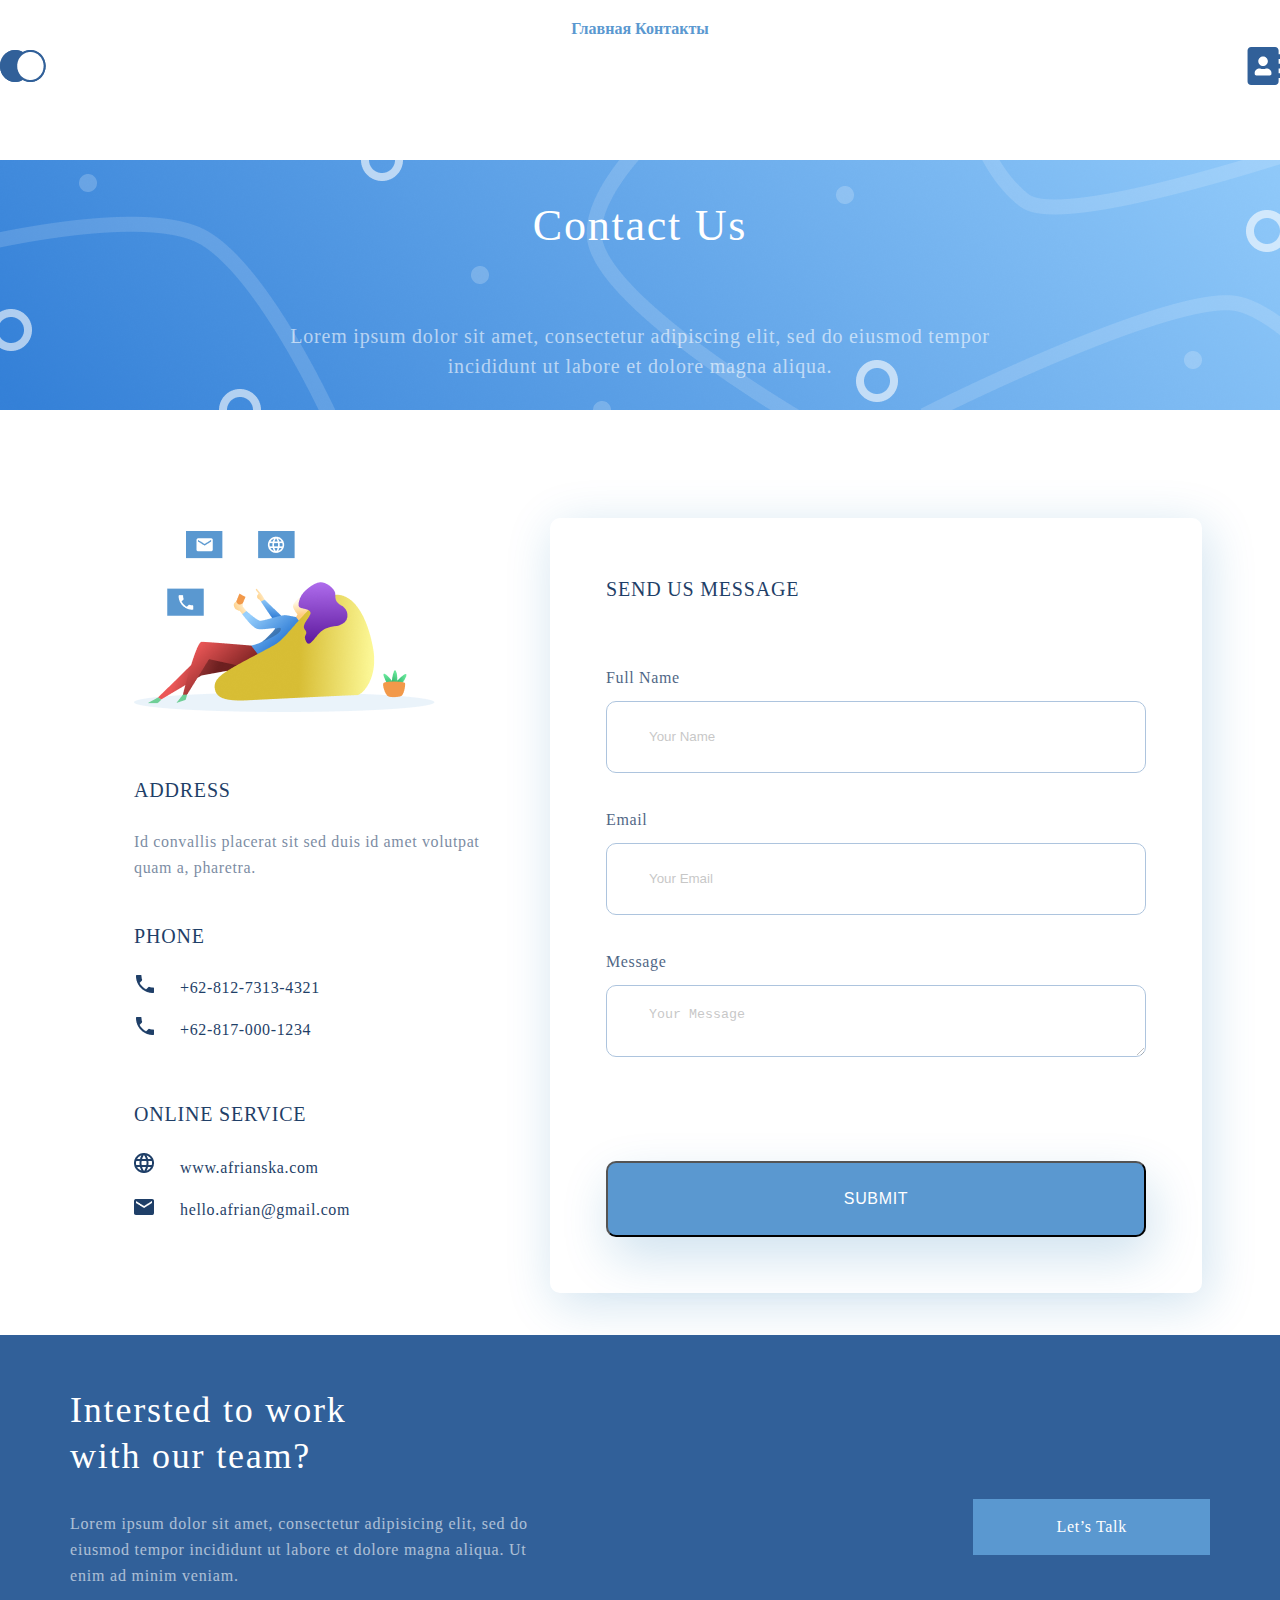
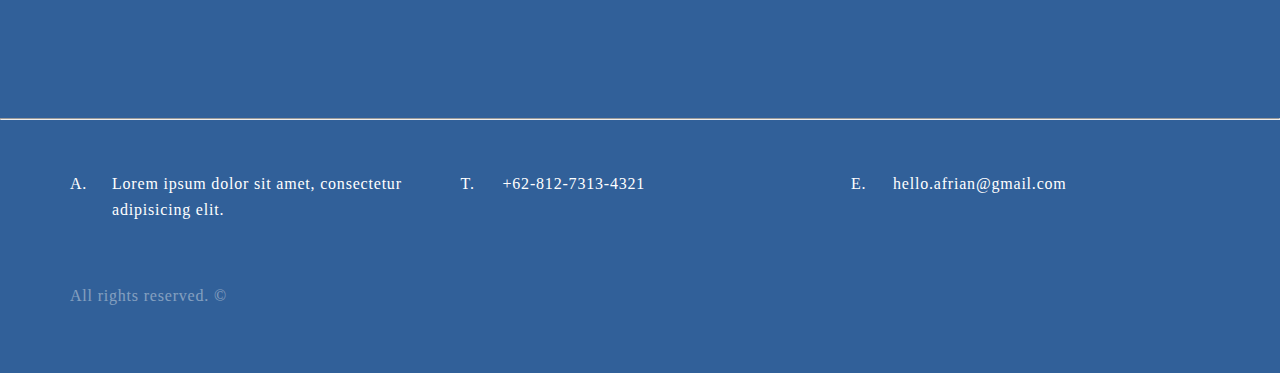
==== commit cf615167: "fix contacts page" ====
--- a/contacts.html
+++ b/contacts.html
@@ -8,195 +8,186 @@
   </head>
 
   <body>
-    <div class="page">
-      <div class="wrapper">
-        <header class="container temp-menu">
-          <a href="index.html">Главная</a>&nbsp;
-          <a href="contacts.html">Контакты</a>
-        </header>
-        <div class="page-header page-header-contact">
-          <div class="container sidebar">
-            <div class="logo">
-              <a href="index.html"><img src="./pic/logo.png" alt="Главная" /></a
-              >&nbsp;
-            </div>
-            <div class="ava">
-              <a href="contacts.html"
-                ><img src="./pic/ava.svg" alt="контакты"
-              /></a>
-            </div>
+    <div class="page page_font">
+      <div class="container temp-menu">
+      <a href="index.html">Главная</a>&nbsp;
+      <a href="contacts.html">Контакты</a>
+    </div>
+    <div class="page-header-contact">
+      <div class="sidebar">
+        <div class="sidebar__logo">
+          <a href="index.html"><img src="./pic/logo.png" alt="Главная" /></a>
+        </div>
+        <div class="sidebar__ava">
+          <a href="contacts.html"
+            ><img src="./pic/ava.svg" alt="контакты" /></a>
+        </div>
+      </div>
+
+      <div class="contact-promo">
+        <h1 class="contact-promo-header">Contact Us</h1>
+        <p class="contact-promo-content">
+          Lorem ipsum dolor sit amet, consectetur adipiscing elit, sed do
+          eiusmod tempor incididunt ut labore et dolore magna aliqua.
+        </p>
+      </div>
+    </div>
+    <div class="container page-content">
+      <div class="page-col page-col-left">
+        <img class="contact-logo" src="./pic/contact-logo.png" alt="" />
+        <div class="contact-data">
+          <h4 class="addr-header">ADDRESS</h4>
+          <div class="addr-p">
+            Id convallis placerat sit sed duis id amet volutpat quam a,
+            pharetra.
+          </div>
+        </div>
+        <div class="contact-data">
+          <h4 class="addr-header">PHONE</h4>
+          <ul>
+            <li
+              class="contactdata-list-list-phone contactdata-list-marker contactdata-list-li"
+            >
+              +62-812-7313-4321
+            </li>
+            <li
+              class="contactdata-list-list-phone contactdata-list-marker contactdata-list-li"
+            >
+              +62-817-000-1234
+            </li>
+          </ul>
+        </div>
+        <div class="contact-data">
+          <h4 class="addr-header">ONLINE SERVICE</h4>
+          <ul>
+            <li
+              class="contactdata-list-list-globo contactdata-list-marker contactdata-list-li"
+            >
+              www.afrianska.com
+            </li>
+            <li
+              class="contactdata-list-list-mail contactdata-list-marker contactdata-list-li"
+            >
+              hello.afrian@gmail.com
+            </li>
+          </ul>
+        </div>
+      </div>
+
+      <div class="page-col contact-form-col">
+        <h4 class="contact-form-header">SEND US MESSAGE</h4>
+        <form action="#">
+          <div class="contact-form-group">
+            <label class="contact-form-label" for="fullname">Full Name</label>
+            <input
+              class="contact-form-input"
+              type="text"
+              placeholder="Your Name"
+              name="fullname"
+              id="fullname"
+            />
+          </div>
+          <div class="contact-form-group">
+            <label class="contact-form-label" for="email">Email</label>
+            <input
+              class="contact-form-input"
+              type="email"
+              name="email"
+              id="email"
+              placeholder="Your Email"
+            />
+          </div>
+          <div class="contact-form-group">
+            <label class="contact-form-label" for="message">Message</label>
+            <textarea
+              class="contact-form-input"
+              placeholder="Your Message"
+              name="message"
+              id="message"
+              cols="30"
+              rows="5"
+            ></textarea>
           </div>
 
-          <div class="contact-promo">
-            <h1 class="contact-promo-header">Contact Us</h1>
-            <p class="contact-promo-content">
-              Lorem ipsum dolor sit amet, consectetur adipiscing elit, sed do
-              eiusmod tempor incididunt ut labore et dolore magna aliqua.
-            </p>
+          <button class="contact-form-confirm-btn" type="submit">
+            <div class="contact-form-confirm-bnt-text">SUBMIT</div>
+          </button>
+          <!-- <button class="form-button form-button-reset" type="reset">
+            Reset input
+          </button> -->
+        </form>
+      </div>
+
+      <div class="map-container">
+        <div class="map" id="wrapper-9cd199b9cc5410cd3b1ad21cab2e54d3">
+          <div id="map-9cd199b9cc5410cd3b1ad21cab2e54d3"></div>
+          <script>
+            (function () {
+              var setting = {
+                height: 537,
+                width: 1140,
+                zoom: 17,
+                queryString:
+                  "Şahinali, Niğde Otogarı, Niğde Merkez/Нигде, Турция",
+                place_id: "ChIJLzvyfd_nKRURpTFpMZ4B3P4",
+                satellite: false,
+                centerCoord: [37.972582736295564, 34.68113759044498],
+                cid: "0xfedc019e316931a5",
+                lang: "ru",
+                cityUrl: "/turkey/nigde-35888",
+                cityAnchorText: "Карта [CITY1], Центральная Анатолия, Турция",
+                id: "map-9cd199b9cc5410cd3b1ad21cab2e54d3",
+                embed_id: "273592",
+              };
+              var d = document;
+              var s = d.createElement("script");
+              s.src = "https://1map.com/js/script-for-user.js?embed_id=273592";
+              s.async = true;
+              s.onload = function (e) {
+                window.OneMap.initMap(setting);
+              };
+              var to = d.getElementsByTagName("script")[0];
+              to.parentNode.insertBefore(s, to);
+            })();
+          </script>
+          <!-- <a href="https://1map.com/ru/map-embed">1 Map</a> -->
+        </div>
+      </div>
+    </div>
+
+    <div class="page-footer">
+      <div class="container page-footer__top-footer">
+        <div class="page-footer__invite">
+          <p class="page-footer__invite-header">
+            Intersted to work with our team?
+          </p>
+          <p class="page-footer__invite-content">
+            Lorem ipsum dolor sit amet, consectetur adipisicing elit, sed do
+            eiusmod tempor incididunt ut labore et dolore magna aliqua. Ut enim
+            ad minim veniam.
+          </p>
+        </div>
+        <div class="page-footer__talk-button">
+          <p class="page-footer__talk-button-caption">Let’s Talk</p>
+        </div>
+      </div>
+      <hr />
+      <div class="container footer-bot">
+        <div class="footer-card">
+          <div class="footer-card__p">A.</div>
+          <div class="footer-card__content">
+            Lorem ipsum dolor sit amet, consectetur adipisicing elit.
           </div>
         </div>
-        <div class="container page-content">
-          <div class="page-col page-col-left">
-            <img class="contact-logo" src="./pic/contact-logo.png" alt="" />
-            <div class="contact-data">
-              <h4 class="addr-header">ADDRESS</h4>
-              <div class="addr-p">
-                Id convallis placerat sit sed duis id amet volutpat quam a,
-                pharetra.
-              </div>
-            </div>
-            <div class="contact-data">
-              <h4 class="addr-header">PHONE</h4>
-              <ul>
-                <li
-                  class="contactdata-list-list-phone contactdata-list-marker contactdata-list-li"
-                >
-                  +62-812-7313-4321
-                </li>
-                <li
-                  class="contactdata-list-list-phone contactdata-list-marker contactdata-list-li"
-                >
-                  +62-817-000-1234
-                </li>
-              </ul>
-            </div>
-            <div class="contact-data">
-              <h4 class="addr-header">ONLINE SERVICE</h4>
-              <ul>
-                <li
-                  class="contactdata-list-list-globo contactdata-list-marker contactdata-list-li"
-                >
-                  www.afrianska.com
-                </li>
-                <li
-                  class="contactdata-list-list-mail contactdata-list-marker contactdata-list-li"
-                >
-                  hello.afrian@gmail.com
-                </li>
-              </ul>
-            </div>
-          </div>
-
-          <div class="page-col contact-form-col">
-            <h4 class="contact-form-header">SEND US MESSAGE</h4>
-            <form action="#">
-              <div class="contact-form-group">
-                <label class="contact-form-label" for="fullname"
-                  >Full Name</label
-                >
-                <input
-                  class="contact-form-input"
-                  type="text"
-                  placeholder="Your Name"
-                  name="fullname"
-                  id="fullname"
-                />
-              </div>
-              <div class="contact-form-group">
-                <label class="contact-form-label" for="email">Email</label>
-                <input
-                  class="contact-form-input"
-                  type="email"
-                  name="email"
-                  id="email"
-                  placeholder="Your Email"
-                />
-              </div>
-              <div class="contact-form-group">
-                <label class="contact-form-label" for="message">Message</label>
-                <textarea
-                  class="contact-form-input"
-                  placeholder="Your Message"
-                  name="message"
-                  id="message"
-                  cols="30"
-                  rows="5"
-                ></textarea>
-              </div>
-
-              <button class="contact-form-confirm-btn" type="submit">
-                <div class="contact-form-confirm-bnt-text">SUBMIT</div>
-              </button>
-              <!-- <button class="form-button form-button-reset" type="reset">
-              Reset input
-            </button> -->
-            </form>
-          </div>
-
-          <div class="map-container">
-            <div class="map" id="wrapper-9cd199b9cc5410cd3b1ad21cab2e54d3">
-              <div id="map-9cd199b9cc5410cd3b1ad21cab2e54d3"></div>
-              <script>
-                (function () {
-                  var setting = {
-                    height: 537,
-                    width: 1140,
-                    zoom: 17,
-                    queryString:
-                      "Şahinali, Niğde Otogarı, Niğde Merkez/Нигде, Турция",
-                    place_id: "ChIJLzvyfd_nKRURpTFpMZ4B3P4",
-                    satellite: false,
-                    centerCoord: [37.972582736295564, 34.68113759044498],
-                    cid: "0xfedc019e316931a5",
-                    lang: "ru",
-                    cityUrl: "/turkey/nigde-35888",
-                    cityAnchorText:
-                      "Карта [CITY1], Центральная Анатолия, Турция",
-                    id: "map-9cd199b9cc5410cd3b1ad21cab2e54d3",
-                    embed_id: "273592",
-                  };
-                  var d = document;
-                  var s = d.createElement("script");
-                  s.src =
-                    "https://1map.com/js/script-for-user.js?embed_id=273592";
-                  s.async = true;
-                  s.onload = function (e) {
-                    window.OneMap.initMap(setting);
-                  };
-                  var to = d.getElementsByTagName("script")[0];
-                  to.parentNode.insertBefore(s, to);
-                })();
-              </script>
-              <!-- <a href="https://1map.com/ru/map-embed">1 Map</a> -->
-            </div>
-          </div>
+        <div class="footer-card">
+          <p class="footer-card__p">T.</p>
+          <p class="footer-card__content">+62-812-7313-4321</p>
         </div>
-
-        <div class="page-footer">
-          <div class="container page-footer__top-footer">
-            <div class="page-footer__invite">
-              <p class="page-footer__invite-header">
-                Intersted to work with our team?
-              </p>
-              <p class="page-footer__invite-content">
-                Lorem ipsum dolor sit amet, consectetur adipisicing elit, sed do
-                eiusmod tempor incididunt ut labore et dolore magna aliqua. Ut
-                enim ad minim veniam.
-              </p>
-            </div>
-            <div class="page-footer__talk-button">
-              <p class="page-footer__talk-button-caption">Let’s Talk</p>
-            </div>
-          </div>
-          <hr />
-          <div class="container footer-bot">
-            <div class="footer-card">
-              <div class="footer-card__p">A.</div>
-              <div class="footer-card__content">
-                Lorem ipsum dolor sit amet, consectetur adipisicing elit.
-              </div>
-            </div>
-            <div class="footer-card">
-              <p class="footer-card__p">T.</p>
-              <p class="footer-card__content">+62-812-7313-4321</p>
-            </div>
-            <div class="footer-card">
-              <span class="footer-card__p">E.</span>
-              <p class="footer-card__content">hello.afrian@gmail.com</p>
-            </div>
-            <div class="footer-copyright">All rights reserved. &copy;</div>
-          </div>
+        <div class="footer-card">
+          <span class="footer-card__p">E.</span>
+          <p class="footer-card__content">hello.afrian@gmail.com</p>
         </div>
+        <div class="footer-copyright">All rights reserved. &copy;</div>
       </div>
     </div>
   </body>
--- a/style/contacts.css
+++ b/style/contacts.css
@@ -46,6 +46,15 @@
   font-family: "Roboto", "Helvetica Neue", Verdana, Helvetica, Arial, sans-serif;
 }
 
+.container {
+  display: -webkit-box;
+  display: -ms-flexbox;
+  display: flex;
+  margin: 0 auto;
+  max-width: 1140px;
+  border-color: red;
+}
+
 .temp-menu {
   padding-top: 20px;
   max-width: 200px;
@@ -57,6 +66,36 @@
           justify-content: space-evenly;
   font-style: normal;
   font-weight: bold;
+}
+
+.sidebar {
+  display: -webkit-box;
+  display: -ms-flexbox;
+  display: flex;
+  -webkit-box-pack: justify;
+      -ms-flex-pack: justify;
+          justify-content: space-between;
+  min-height: 55px;
+  margin-bottom: 67px;
+  -webkit-box-align: center;
+      -ms-flex-align: center;
+          align-items: center;
+}
+
+.sidebar .sidebar__logo {
+  background-image: url(../pic/logo.png);
+  background-size: cover;
+  background-repeat: no-repeat;
+  width: 46px;
+  height: 48px;
+}
+
+.sidebar .sidebar__ava {
+  width: 33px;
+  height: 38px;
+  /* background-image: url(../pic/ava.svg); */
+  background-size: contain;
+  background-repeat: no-repeat;
 }
 
 .page-header-contact {
@@ -287,4 +326,119 @@
   margin-top: 96px;
   margin-bottom: 96px;
 }
+
+.page-footer {
+  background: #316099;
+}
+
+.page-footer .page-footer__top-footer {
+  height: 383px;
+  max-width: 1140px;
+  /* padding-top: 58px;
+      padding-bottom: 45px; */
+  -webkit-box-pack: justify;
+      -ms-flex-pack: justify;
+          justify-content: space-between;
+  -webkit-box-align: center;
+      -ms-flex-align: center;
+          align-items: center;
+}
+
+.page-footer .page-footer__invite {
+  max-width: 495px;
+  height: 280px;
+}
+
+.page-footer .page-footer__invite-header {
+  max-width: 340px;
+  height: 92px;
+  font-size: 36px;
+  line-height: 46px;
+  letter-spacing: 0.05em;
+  color: #ffffff;
+}
+
+.page-footer .page-footer__invite-content {
+  font-size: 16px;
+  line-height: 26px;
+  letter-spacing: 0.05em;
+  color: #ffffff;
+  opacity: 0.6;
+  padding-top: 32px;
+  padding-bottom: 51px;
+}
+
+.page-footer .page-footer__talk-button {
+  width: 236.63px;
+  height: 56px;
+  background: #5a98d0;
+}
+
+.page-footer .page-footer__talk-button-caption {
+  padding-top: 15px;
+  padding-bottom: 15px;
+  font-size: 16px;
+  line-height: 26px;
+  text-align: center;
+  letter-spacing: 0.04em;
+  color: #ffffff;
+}
+
+.footer-hr {
+  opacity: 0.4;
+  border: 6px solid #ffffff;
+}
+
+.footer-bot {
+  height: 253px;
+  display: -webkit-box;
+  display: -ms-flexbox;
+  display: flex;
+  -webkit-box-pack: justify;
+      -ms-flex-pack: justify;
+          justify-content: space-between;
+  -ms-flex-wrap: wrap;
+      flex-wrap: wrap;
+}
+
+.footer-card {
+  display: -webkit-box;
+  display: -ms-flexbox;
+  display: flex;
+  -webkit-box-pack: justify;
+      -ms-flex-pack: justify;
+          justify-content: space-between;
+  min-width: 359px;
+  padding-top: 51px;
+}
+
+.footer-card .footer-card__p {
+  width: 23px;
+  font-weight: 500;
+  font-size: 16px;
+  line-height: 26px;
+  letter-spacing: 0.05em;
+  color: #ffffff;
+}
+
+.footer-card .footer-card__content {
+  width: 317px;
+  height: 48px;
+  font-weight: normal;
+  font-size: 16px;
+  line-height: 26px;
+  letter-spacing: 0.05em;
+  color: #ffffff;
+}
+
+.footer-copyright {
+  /* width: 100%; */
+  padding-bottom: 49px;
+  padding-top: 49px;
+  font-size: 16px;
+  line-height: 26px;
+  letter-spacing: 0.05em;
+  color: #fffffa;
+  opacity: 0.4;
+}
 /*# sourceMappingURL=contacts.css.map */